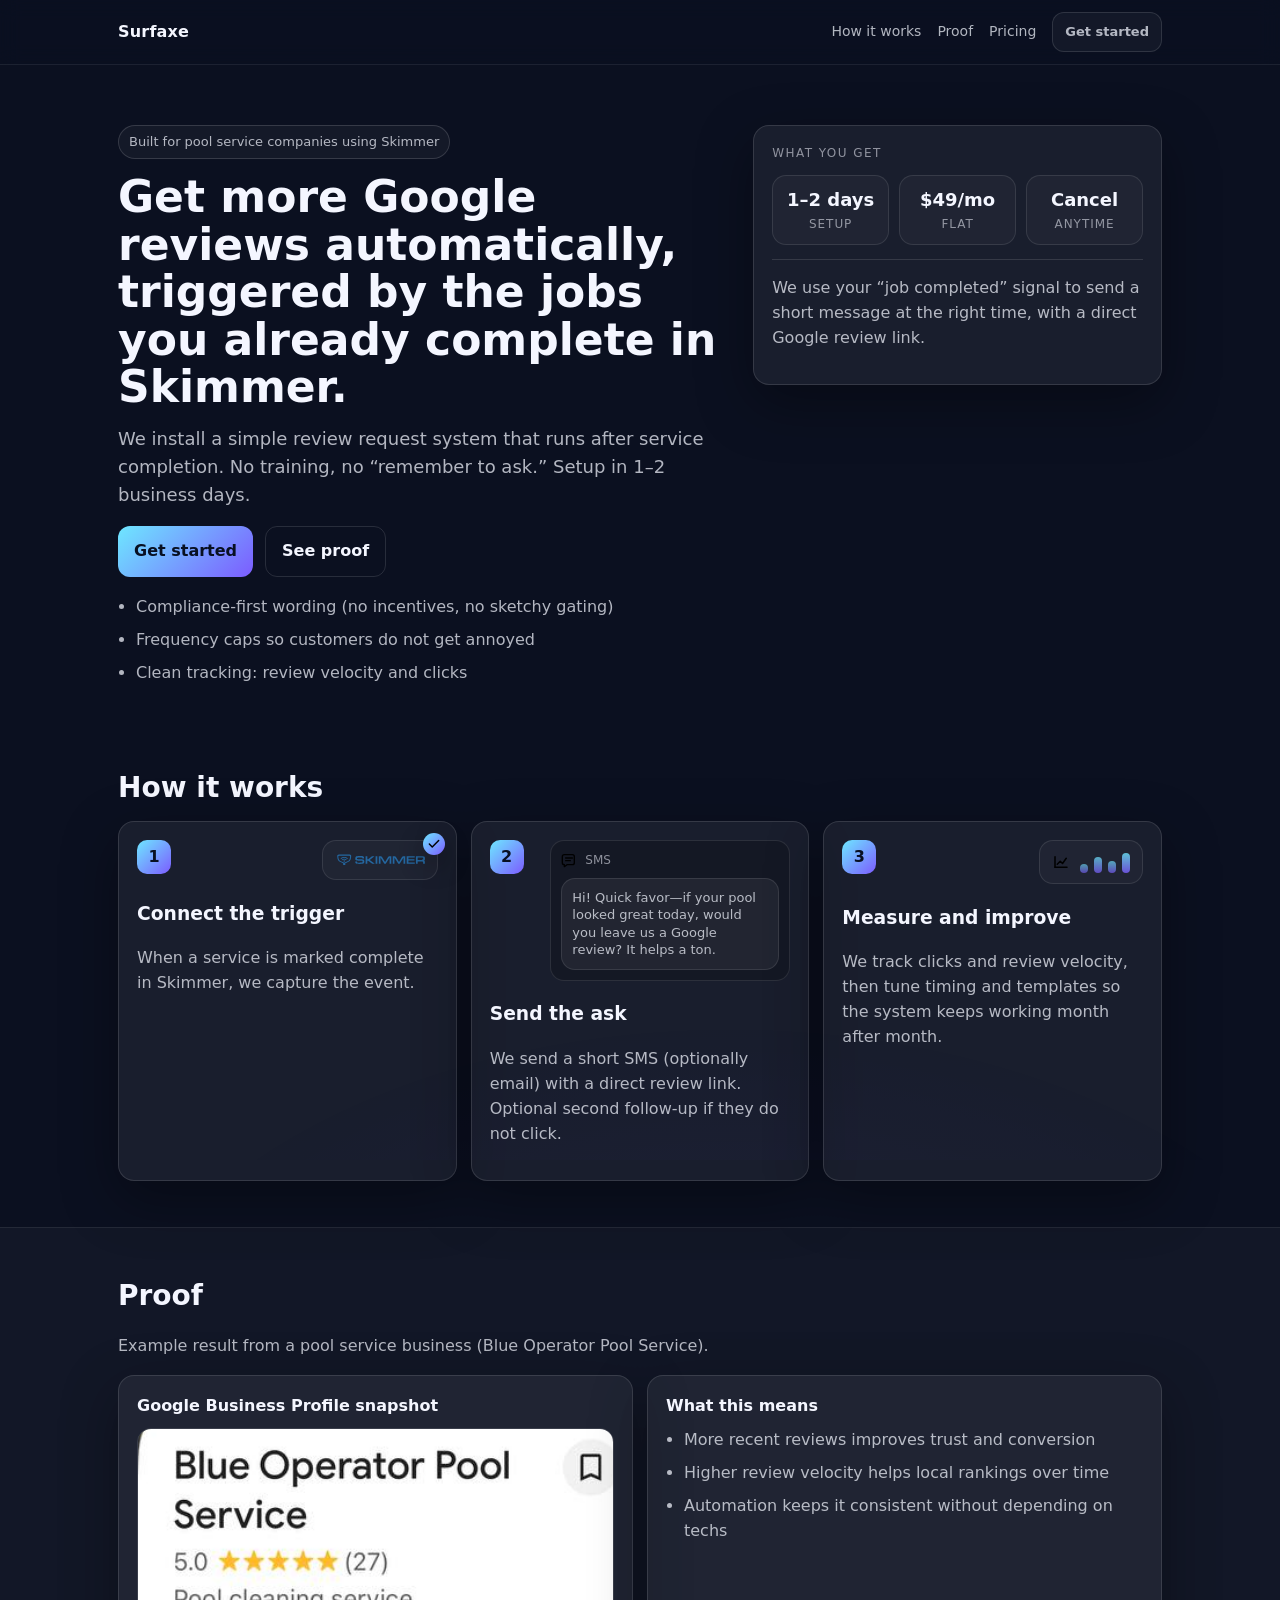
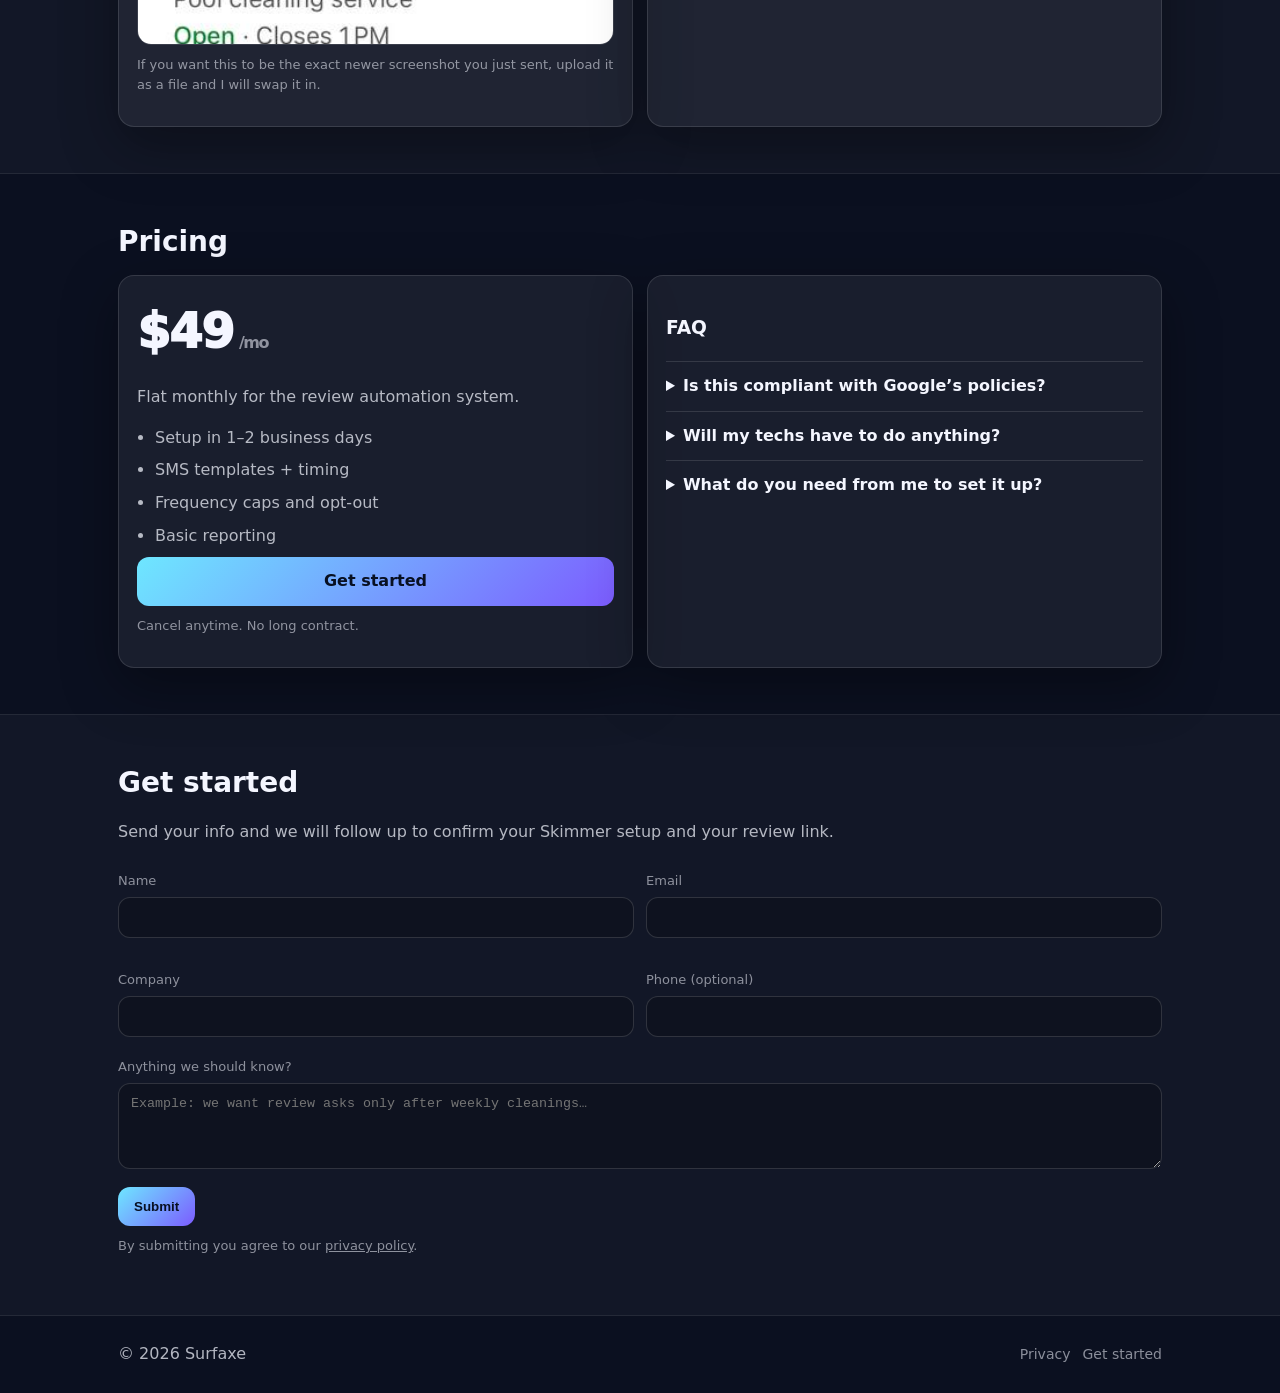
==== index.html @ df396837 "Add visual icons to How it works (Skimmer, SMS, tracking)" ====
<!doctype html>
<html lang="en">
<head>
  <meta charset="utf-8" />
  <meta name="viewport" content="width=device-width, initial-scale=1" />
  <title>Surfaxe | Skimmer Review Automation</title>
  <meta name="description" content="Turn completed Skimmer jobs into consistent Google reviews with a simple, compliance-first review request system. Setup in 1–2 business days." />
  <link rel="stylesheet" href="styles.css" />
</head>
<body>
  <header class="topbar">
    <div class="container topbar-inner">
      <div class="brand">Surfaxe</div>
      <nav class="topnav" aria-label="Primary">
        <a href="#how">How it works</a>
        <a href="#proof">Proof</a>
        <a href="#pricing">Pricing</a>
        <a class="btn small" href="#get-started">Get started</a>
      </nav>
    </div>
  </header>

  <main>
    <section class="hero">
      <div class="container hero-grid">
        <div>
          <div class="tag">Built for pool service companies using Skimmer</div>
          <h1>Get more Google reviews automatically, triggered by the jobs you already complete in Skimmer.</h1>
          <p class="lead">We install a simple review request system that runs after service completion. No training, no “remember to ask.” Setup in 1–2 business days.</p>

          <div class="cta-row">
            <a class="btn primary" href="#get-started">Get started</a>
            <a class="btn ghost" href="#proof">See proof</a>
          </div>

          <ul class="bullets">
            <li>Compliance-first wording (no incentives, no sketchy gating)</li>
            <li>Frequency caps so customers do not get annoyed</li>
            <li>Clean tracking: review velocity and clicks</li>
          </ul>
        </div>

        <div class="card hero-card" aria-label="Quick summary">
          <div class="kicker">What you get</div>
          <div class="hero-metrics">
            <div class="metric">
              <div class="metric-value">1–2 days</div>
              <div class="metric-label">setup</div>
            </div>
            <div class="metric">
              <div class="metric-value">$49/mo</div>
              <div class="metric-label">flat</div>
            </div>
            <div class="metric">
              <div class="metric-value">Cancel</div>
              <div class="metric-label">anytime</div>
            </div>
          </div>
          <div class="divider"></div>
          <p class="muted">We use your “job completed” signal to send a short message at the right time, with a direct Google review link.</p>
        </div>
      </div>
    </section>

    <section id="how" class="section">
      <div class="container">
        <h2>How it works</h2>
        <div class="grid-3">
          <div class="card">
            <div class="step-row">
              <div class="step">1</div>
              <div class="step-icon" aria-hidden="true">
                <div class="logo-wrap">
                  <img class="skimmer-logo" src="assets/skimmer-logo.svg" alt="" />
                  <span class="badge-check"><img src="assets/icon-check.svg" alt="" /></span>
                </div>
              </div>
            </div>
            <h3>Connect the trigger</h3>
            <p class="muted">When a service is marked complete in Skimmer, we capture the event.</p>
          </div>

          <div class="card">
            <div class="step-row">
              <div class="step">2</div>
              <div class="step-icon" aria-hidden="true">
                <div class="sms-mock">
                  <div class="sms-top">
                    <img class="sms-ico" src="assets/icon-sms.svg" alt="" />
                    <span class="sms-label">SMS</span>
                  </div>
                  <div class="sms-bubble">Hi! Quick favor—if your pool looked great today, would you leave us a Google review? It helps a ton.</div>
                </div>
              </div>
            </div>
            <h3>Send the ask</h3>
            <p class="muted">We send a short SMS (optionally email) with a direct review link. Optional second follow-up if they do not click.</p>
          </div>

          <div class="card">
            <div class="step-row">
              <div class="step">3</div>
              <div class="step-icon" aria-hidden="true">
                <div class="track-mock">
                  <img class="track-ico" src="assets/icon-analytics.svg" alt="" />
                  <div class="track-bars">
                    <span></span><span></span><span></span><span></span>
                  </div>
                </div>
              </div>
            </div>
            <h3>Measure and improve</h3>
            <p class="muted">We track clicks and review velocity, then tune timing and templates so the system keeps working month after month.</p>
          </div>
        </div>
      </div>
    </section>

    <section id="proof" class="section alt">
      <div class="container">
        <h2>Proof</h2>
        <p class="muted">Example result from a pool service business (Blue Operator Pool Service).</p>

        <div class="proof">
          <div class="card">
            <div class="proof-title">Google Business Profile snapshot</div>
            <img class="proof-img" src="assets/blue-operator-top.png" alt="Blue Operator Pool Service rating screenshot" />
            <p class="fineprint">If you want this to be the exact newer screenshot you just sent, upload it as a file and I will swap it in.</p>
          </div>

          <div class="card">
            <div class="proof-title">What this means</div>
            <ul class="bullets">
              <li>More recent reviews improves trust and conversion</li>
              <li>Higher review velocity helps local rankings over time</li>
              <li>Automation keeps it consistent without depending on techs</li>
            </ul>
          </div>
        </div>
      </div>
    </section>

    <section id="pricing" class="section">
      <div class="container">
        <h2>Pricing</h2>
        <div class="pricing">
          <div class="card price-card">
            <div class="price">$49<span>/mo</span></div>
            <p class="muted">Flat monthly for the review automation system.</p>
            <ul class="bullets">
              <li>Setup in 1–2 business days</li>
              <li>SMS templates + timing</li>
              <li>Frequency caps and opt-out</li>
              <li>Basic reporting</li>
            </ul>
            <a class="btn primary block" href="#get-started">Get started</a>
            <p class="fineprint">Cancel anytime. No long contract.</p>
          </div>

          <div class="card">
            <h3>FAQ</h3>
            <details>
              <summary>Is this compliant with Google’s policies?</summary>
              <p class="muted">We keep messaging compliance-first: no incentives and no “only ask happy customers” language. The goal is to ask consistently and handle issues quickly.</p>
            </details>
            <details>
              <summary>Will my techs have to do anything?</summary>
              <p class="muted">No. The system runs off your existing workflow. Techs keep doing what they do now.</p>
            </details>
            <details>
              <summary>What do you need from me to set it up?</summary>
              <p class="muted">Your Google review link, your preferred message tone, and confirmation of when you want messages sent. Then we connect it to your Skimmer completion event.</p>
            </details>
          </div>
        </div>
      </div>
    </section>

    <section id="get-started" class="section alt">
      <div class="container">
        <h2>Get started</h2>
        <p class="muted">Send your info and we will follow up to confirm your Skimmer setup and your review link.</p>

        <form class="form" name="get-started" method="POST" data-netlify="true" action="/thanks.html">
          <input type="hidden" name="form-name" value="get-started" />
          <div class="form-grid">
            <label>
              <span>Name</span>
              <input name="name" autocomplete="name" required />
            </label>
            <label>
              <span>Email</span>
              <input name="email" type="email" autocomplete="email" required />
            </label>
            <label>
              <span>Company</span>
              <input name="company" autocomplete="organization" />
            </label>
            <label>
              <span>Phone (optional)</span>
              <input name="phone" autocomplete="tel" />
            </label>
          </div>
          <label>
            <span>Anything we should know?</span>
            <textarea name="message" rows="4" placeholder="Example: we want review asks only after weekly cleanings…"></textarea>
          </label>
          <button class="btn primary" type="submit">Submit</button>
          <p class="fineprint">By submitting you agree to our <a href="privacy.html">privacy policy</a>.</p>
        </form>
      </div>
    </section>

    <footer class="footer">
      <div class="container footer-inner">
        <div class="muted">© <span id="y"></span> Surfaxe</div>
        <div class="footer-links">
          <a href="privacy.html">Privacy</a>
          <a href="#get-started">Get started</a>
        </div>
      </div>
    </footer>
  </main>

  <script>
    document.getElementById('y').textContent = new Date().getFullYear();
  </script>
</body>
</html>
---- styles.css ----
:root{
  --bg: #0b1020;
  --panel: rgba(255,255,255,.06);
  --panel2: rgba(255,255,255,.08);
  --border: rgba(255,255,255,.12);
  --text: #f4f6ff;
  --muted: rgba(244,246,255,.72);
  --muted2: rgba(244,246,255,.55);
  --brand: #6ee7ff;
  --brand2: #7c5cff;
  --shadow: 0 18px 55px rgba(0,0,0,.35);
}

*{box-sizing:border-box}
html,body{height:100%}
body{
  margin:0;
  font-family: ui-sans-serif, system-ui, -apple-system, Segoe UI, Roboto, Helvetica, Arial;
  background: var(--bg);
  color: var(--text);
  line-height: 1.55;
}

/* Render gradients on a separate fixed layer to reduce banding/lines */
body::before{
  content:"";
  position: fixed;
  inset: -260px;
  z-index: -1;
  background:
    radial-gradient(1100px 650px at 18% -12%, rgba(124,92,255,.18), transparent 62%),
    radial-gradient(1000px 600px at 88% -10%, rgba(110,231,255,.14), transparent 60%),
    radial-gradient(1100px 700px at 55% 120%, rgba(124,92,255,.08), transparent 64%);
  opacity: .95;
}

a{color:inherit}

.container{max-width: 1080px; margin: 0 auto; padding: 0 18px;}

/* Top bar */
.topbar{
  position: sticky;
  top: 0;
  z-index: 30;
  backdrop-filter: blur(10px);
  background: rgba(11,16,32,.72);
  border-bottom: 1px solid rgba(255,255,255,.08);
}
.topbar-inner{display:flex; align-items:center; justify-content:space-between; height:64px;}
.brand{font-weight: 800; letter-spacing: .2px;}
.topnav{display:flex; gap: 16px; align-items:center;}
.topnav a{color: var(--muted); text-decoration:none; font-size: 14px;}
.topnav a:hover{color: var(--text)}

/* Buttons */
.btn{
  display:inline-flex;
  align-items:center;
  justify-content:center;
  border: 1px solid var(--border);
  background: rgba(255,255,255,.04);
  color: var(--text);
  padding: 12px 16px;
  border-radius: 12px;
  text-decoration:none;
  font-weight: 650;
}
.btn:hover{background: rgba(255,255,255,.07)}
.btn.primary{
  border: none;
  background: linear-gradient(135deg, var(--brand), var(--brand2));
  color: #081022;
}
.btn.primary:hover{filter: brightness(1.02)}
.btn.ghost{background: transparent}
.btn.block{width:100%}
.btn.small{padding: 9px 12px; font-size: 13px}

/* Hero */
.hero{padding: 60px 0 26px;}
.hero-grid{display:grid; grid-template-columns: 1.2fr .8fr; gap: 22px; align-items: start;}
.tag{
  display:inline-block;
  padding: 6px 10px;
  border-radius: 999px;
  border: 1px solid rgba(255,255,255,.14);
  background: rgba(255,255,255,.04);
  color: var(--muted);
  font-size: 13px;
  margin-bottom: 14px;
}

h1{font-size: 44px; line-height: 1.08; margin: 0 0 14px;}
.lead{color: var(--muted); font-size: 18px; margin: 0 0 18px;}

.cta-row{display:flex; gap: 12px; flex-wrap: wrap; margin: 18px 0 18px;}

/* Sections */
.section{padding: 46px 0;}
.section.alt{background: rgba(255,255,255,.03); border-top: 1px solid rgba(255,255,255,.08); border-bottom: 1px solid rgba(255,255,255,.08);}

h2{font-size: 28px; margin: 0 0 12px;}

.card{
  background: var(--panel);
  border: 1px solid rgba(255,255,255,.12);
  border-radius: 16px;
  padding: 18px;
  box-shadow: var(--shadow);
}

.kicker{font-size: 12px; letter-spacing: .12em; text-transform: uppercase; color: var(--muted2);}
.divider{height:1px; background: rgba(255,255,255,.12); margin: 14px 0;}
.muted{color: var(--muted)}
.fineprint{color: var(--muted2); font-size: 13px; margin-top: 10px;}

.bullets{margin: 0; padding-left: 18px; color: var(--muted);}
.bullets li{margin: 8px 0;}

.hero-card{position: sticky; top: 84px;}
.hero-metrics{display:grid; grid-template-columns: repeat(3, 1fr); gap: 10px; margin-top: 12px;}
.metric{padding: 10px; border-radius: 14px; border: 1px solid rgba(255,255,255,.10); background: rgba(255,255,255,.03); text-align:center;}
.metric-value{font-weight: 850; font-size: 18px;}
.metric-label{color: var(--muted2); font-size: 12px; text-transform: uppercase; letter-spacing: .08em; margin-top: 2px;}

.grid-3{display:grid; grid-template-columns: repeat(3, 1fr); gap: 14px;}
.step-row{display:flex; align-items:flex-start; justify-content:space-between; gap: 12px; margin-bottom: 10px;}
.step{width: 34px; height: 34px; border-radius: 10px; display:flex; align-items:center; justify-content:center; font-weight: 900; color:#081022; background: linear-gradient(135deg, var(--brand), var(--brand2)); flex: 0 0 auto;}
.step-icon{flex: 1 1 auto; display:flex; justify-content:flex-end;}

.logo-wrap{position:relative; display:inline-flex; align-items:center; justify-content:center; padding: 10px 12px; border-radius: 14px; border: 1px solid rgba(255,255,255,.10); background: rgba(255,255,255,.03);}
.skimmer-logo{height: 18px; width: auto; display:block; filter: saturate(1.05) brightness(1.05);}
.badge-check{position:absolute; right:-8px; top:-8px; width: 22px; height: 22px; border-radius: 999px; display:flex; align-items:center; justify-content:center; background: linear-gradient(135deg, var(--brand), var(--brand2)); box-shadow: 0 10px 25px rgba(0,0,0,.35);}
.badge-check img{width: 14px; height: 14px; color:#081022;}

.sms-mock{width: 100%; max-width: 240px; border-radius: 14px; border: 1px solid rgba(255,255,255,.10); background: rgba(0,0,0,.18); padding: 10px;}
.sms-top{display:flex; align-items:center; gap: 8px; color: var(--muted2); font-size: 12px; margin-bottom: 8px;}
.sms-ico{width: 16px; height: 16px; color: var(--muted2);}
.sms-bubble{background: rgba(255,255,255,.06); border: 1px solid rgba(255,255,255,.10); border-radius: 14px; padding: 10px 10px; color: var(--muted); font-size: 13px; line-height: 1.35;}

.track-mock{display:flex; align-items:center; gap: 10px; padding: 10px 12px; border-radius: 14px; border: 1px solid rgba(255,255,255,.10); background: rgba(255,255,255,.03);}
.track-ico{width: 18px; height: 18px; color: var(--muted2);}
.track-bars{display:flex; align-items:flex-end; gap: 6px; height: 22px;}
.track-bars span{display:block; width: 8px; border-radius: 6px; background: linear-gradient(180deg, rgba(110,231,255,.95), rgba(124,92,255,.95));}
.track-bars span:nth-child(1){height: 9px; opacity:.65}
.track-bars span:nth-child(2){height: 16px; opacity:.75}
.track-bars span:nth-child(3){height: 12px; opacity:.7}
.track-bars span:nth-child(4){height: 20px; opacity:.85}

.proof{display:grid; grid-template-columns: 1fr 1fr; gap: 14px; margin-top: 14px;}
.proof-title{font-weight: 800; margin-bottom: 10px;}
.proof-img{width: 100%; border-radius: 14px; border: 1px solid rgba(255,255,255,.12); display:block;}

.pricing{display:grid; grid-template-columns: 1fr 1fr; gap: 14px;}
.price-card .price{font-size: 48px; font-weight: 950; letter-spacing: -0.03em;}
.price-card .price span{font-size: 16px; color: var(--muted2); font-weight: 700; margin-left: 6px;}

details{border-top: 1px solid rgba(255,255,255,.12); padding-top: 12px; margin-top: 12px;}
summary{cursor:pointer; font-weight: 750; color: var(--text);}
summary::-webkit-details-marker{display:none}

.form{margin-top: 14px;}
.form label{display:block; margin: 10px 0;}
.form span{display:block; font-size: 13px; color: var(--muted2); margin-bottom: 6px;}
input, textarea{
  width: 100%;
  padding: 12px 12px;
  border-radius: 12px;
  border: 1px solid rgba(255,255,255,.14);
  background: rgba(0,0,0,.18);
  color: var(--text);
  outline: none;
}
input:focus, textarea:focus{border-color: rgba(110,231,255,.55);}
.form-grid{display:grid; grid-template-columns: 1fr 1fr; gap: 12px;}

.footer{padding: 26px 0;}
.footer-inner{display:flex; justify-content:space-between; gap: 12px; align-items:center;}
.footer-links{display:flex; gap: 12px;}
.footer-links a{color: var(--muted2); text-decoration:none; font-size: 14px;}
.footer-links a:hover{color: var(--text)}

@media (max-width: 900px){
  .hero-grid{grid-template-columns: 1fr;}
  .hero-card{position: static;}
  .grid-3{grid-template-columns: 1fr;}
  .proof{grid-template-columns: 1fr;}
  .pricing{grid-template-columns: 1fr;}
}

@media (max-width: 520px){
  h1{font-size: 34px;}
  .form-grid{grid-template-columns: 1fr;}
  .topnav a:not(.btn){display:none;}
}
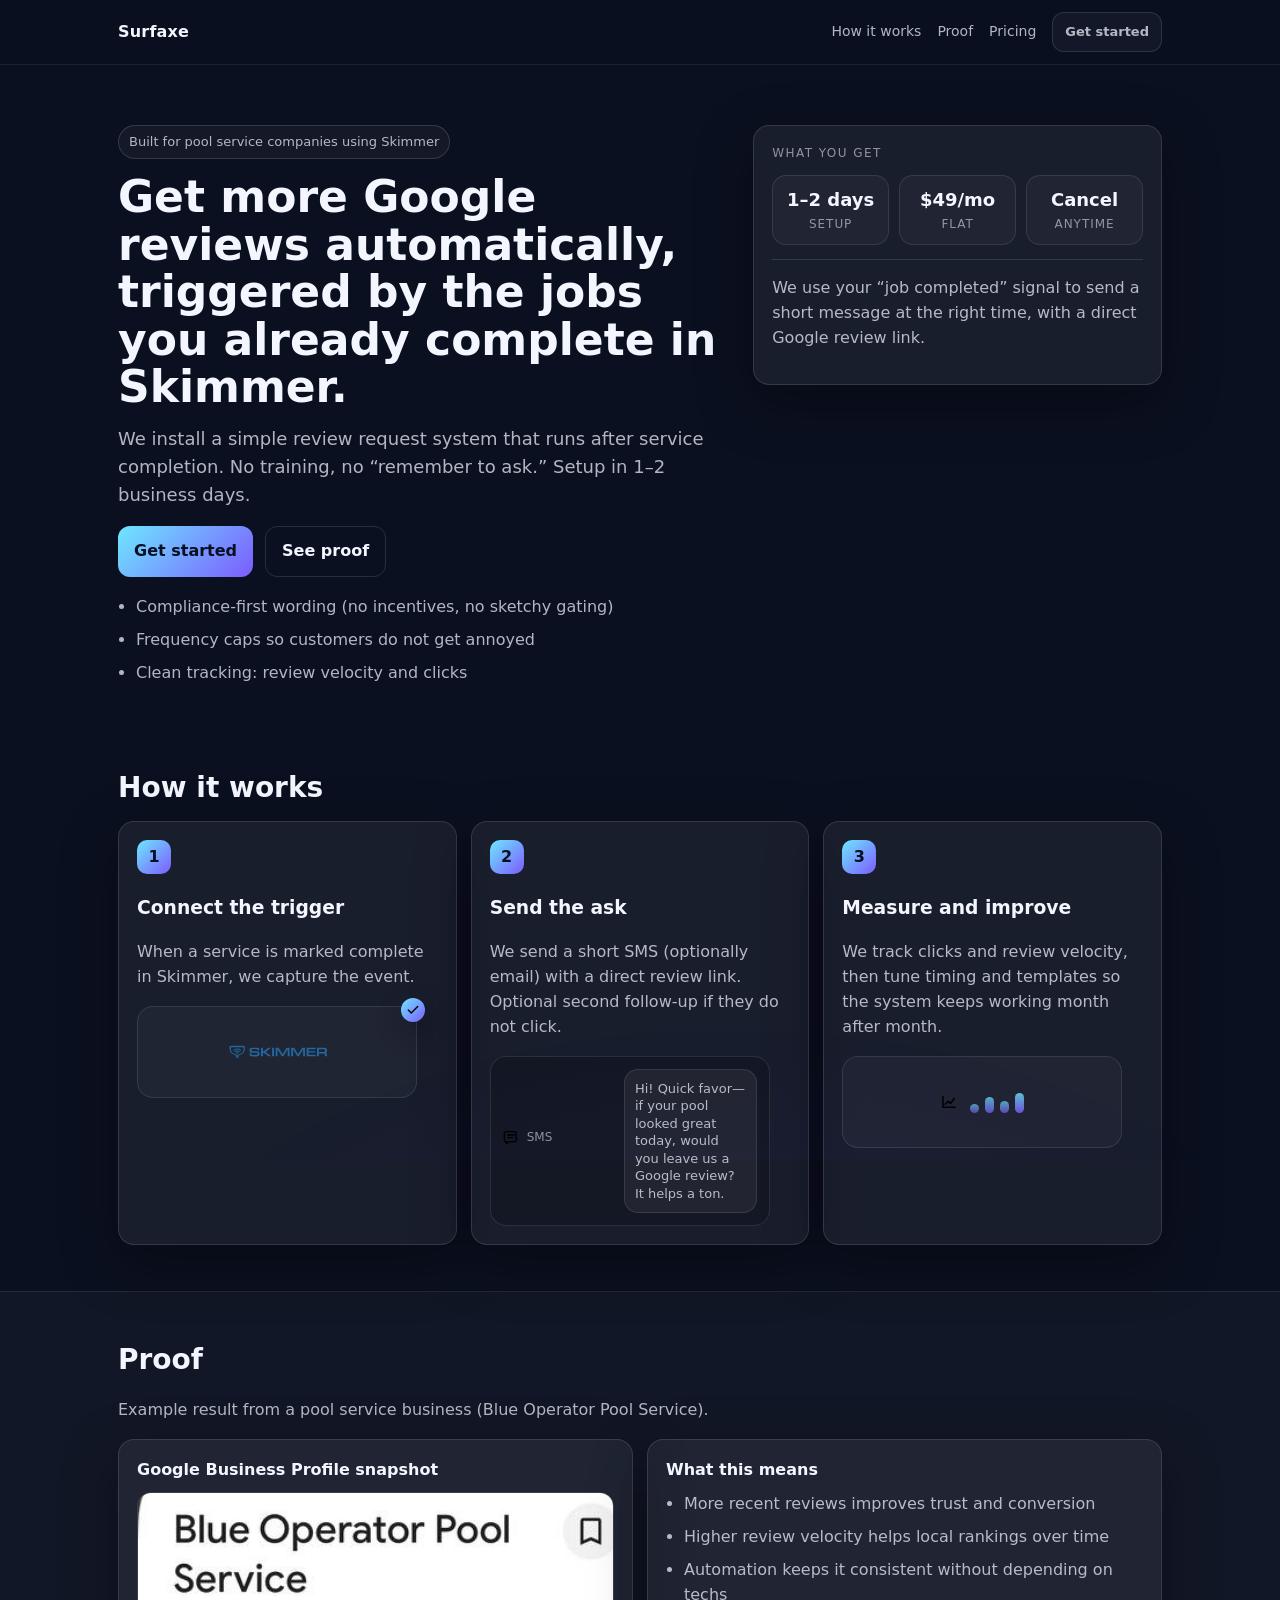
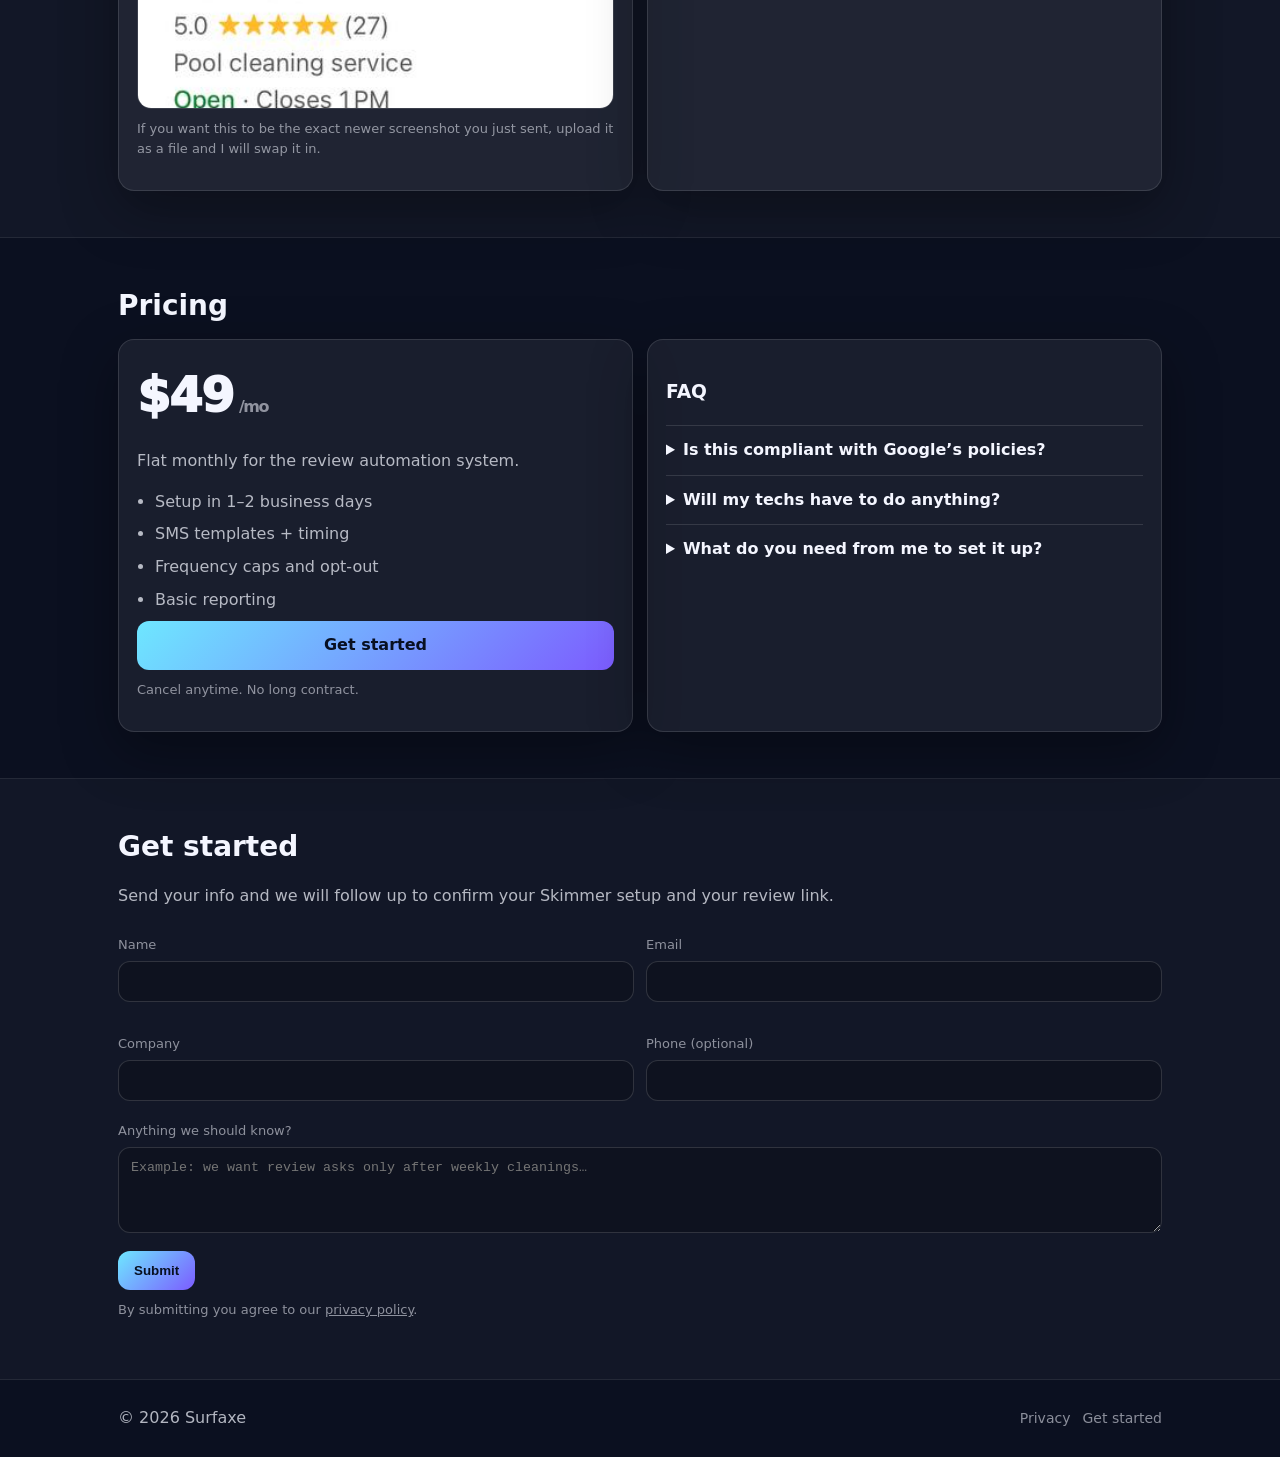
==== commit dac468a8: "Move How-it-works visuals below text; normalize sizes" ====
--- a/index.html
+++ b/index.html
@@ -69,48 +69,48 @@
           <div class="card">
             <div class="step-row">
               <div class="step">1</div>
-              <div class="step-icon" aria-hidden="true">
-                <div class="logo-wrap">
-                  <img class="skimmer-logo" src="assets/skimmer-logo.svg" alt="" />
-                  <span class="badge-check"><img src="assets/icon-check.svg" alt="" /></span>
+            </div>
+            <h3>Connect the trigger</h3>
+            <p class="muted">When a service is marked complete in Skimmer, we capture the event.</p>
+            <div class="step-visual" aria-hidden="true">
+              <div class="logo-wrap">
+                <img class="skimmer-logo" src="assets/skimmer-logo.svg" alt="" />
+                <span class="badge-check"><img src="assets/icon-check.svg" alt="" /></span>
+              </div>
+            </div>
+          </div>
+
+          <div class="card">
+            <div class="step-row">
+              <div class="step">2</div>
+            </div>
+            <h3>Send the ask</h3>
+            <p class="muted">We send a short SMS (optionally email) with a direct review link. Optional second follow-up if they do not click.</p>
+            <div class="step-visual" aria-hidden="true">
+              <div class="sms-mock">
+                <div class="sms-top">
+                  <img class="sms-ico" src="assets/icon-sms.svg" alt="" />
+                  <span class="sms-label">SMS</span>
+                </div>
+                <div class="sms-bubble">Hi! Quick favor—if your pool looked great today, would you leave us a Google review? It helps a ton.</div>
+              </div>
+            </div>
+          </div>
+
+          <div class="card">
+            <div class="step-row">
+              <div class="step">3</div>
+            </div>
+            <h3>Measure and improve</h3>
+            <p class="muted">We track clicks and review velocity, then tune timing and templates so the system keeps working month after month.</p>
+            <div class="step-visual" aria-hidden="true">
+              <div class="track-mock">
+                <img class="track-ico" src="assets/icon-analytics.svg" alt="" />
+                <div class="track-bars">
+                  <span></span><span></span><span></span><span></span>
                 </div>
               </div>
             </div>
-            <h3>Connect the trigger</h3>
-            <p class="muted">When a service is marked complete in Skimmer, we capture the event.</p>
-          </div>
-
-          <div class="card">
-            <div class="step-row">
-              <div class="step">2</div>
-              <div class="step-icon" aria-hidden="true">
-                <div class="sms-mock">
-                  <div class="sms-top">
-                    <img class="sms-ico" src="assets/icon-sms.svg" alt="" />
-                    <span class="sms-label">SMS</span>
-                  </div>
-                  <div class="sms-bubble">Hi! Quick favor—if your pool looked great today, would you leave us a Google review? It helps a ton.</div>
-                </div>
-              </div>
-            </div>
-            <h3>Send the ask</h3>
-            <p class="muted">We send a short SMS (optionally email) with a direct review link. Optional second follow-up if they do not click.</p>
-          </div>
-
-          <div class="card">
-            <div class="step-row">
-              <div class="step">3</div>
-              <div class="step-icon" aria-hidden="true">
-                <div class="track-mock">
-                  <img class="track-ico" src="assets/icon-analytics.svg" alt="" />
-                  <div class="track-bars">
-                    <span></span><span></span><span></span><span></span>
-                  </div>
-                </div>
-              </div>
-            </div>
-            <h3>Measure and improve</h3>
-            <p class="muted">We track clicks and review velocity, then tune timing and templates so the system keeps working month after month.</p>
           </div>
         </div>
       </div>
--- a/styles.css
+++ b/styles.css
@@ -125,24 +125,27 @@
 .metric-label{color: var(--muted2); font-size: 12px; text-transform: uppercase; letter-spacing: .08em; margin-top: 2px;}
 
 .grid-3{display:grid; grid-template-columns: repeat(3, 1fr); gap: 14px;}
-.step-row{display:flex; align-items:flex-start; justify-content:space-between; gap: 12px; margin-bottom: 10px;}
+.step-row{display:flex; align-items:flex-start; justify-content:flex-start; gap: 12px; margin-bottom: 10px;}
 .step{width: 34px; height: 34px; border-radius: 10px; display:flex; align-items:center; justify-content:center; font-weight: 900; color:#081022; background: linear-gradient(135deg, var(--brand), var(--brand2)); flex: 0 0 auto;}
-.step-icon{flex: 1 1 auto; display:flex; justify-content:flex-end;}
 
-.logo-wrap{position:relative; display:inline-flex; align-items:center; justify-content:center; padding: 10px 12px; border-radius: 14px; border: 1px solid rgba(255,255,255,.10); background: rgba(255,255,255,.03);}
-.skimmer-logo{height: 18px; width: auto; display:block; filter: saturate(1.05) brightness(1.05);}
-.badge-check{position:absolute; right:-8px; top:-8px; width: 22px; height: 22px; border-radius: 999px; display:flex; align-items:center; justify-content:center; background: linear-gradient(135deg, var(--brand), var(--brand2)); box-shadow: 0 10px 25px rgba(0,0,0,.35);}
-.badge-check img{width: 14px; height: 14px; color:#081022;}
+/* Visuals under the copy, consistent sizing */
+.step-visual{margin-top: 14px; display:flex; justify-content:flex-start;}
+.step-visual > *{width: 100%; max-width: 280px; min-height: 92px; display:flex; align-items:center; justify-content:center;}
 
-.sms-mock{width: 100%; max-width: 240px; border-radius: 14px; border: 1px solid rgba(255,255,255,.10); background: rgba(0,0,0,.18); padding: 10px;}
-.sms-top{display:flex; align-items:center; gap: 8px; color: var(--muted2); font-size: 12px; margin-bottom: 8px;}
+.logo-wrap{position:relative; display:inline-flex; align-items:center; justify-content:center; padding: 14px 16px; border-radius: 16px; border: 1px solid rgba(255,255,255,.10); background: rgba(255,255,255,.03);}
+.skimmer-logo{height: 20px; width: auto; display:block; filter: saturate(1.05) brightness(1.05);}
+.badge-check{position:absolute; right:-9px; top:-9px; width: 24px; height: 24px; border-radius: 999px; display:flex; align-items:center; justify-content:center; background: linear-gradient(135deg, var(--brand), var(--brand2)); box-shadow: 0 10px 25px rgba(0,0,0,.35);}
+.badge-check img{width: 14px; height: 14px;}
+
+.sms-mock{width: 100%; border-radius: 16px; border: 1px solid rgba(255,255,255,.10); background: rgba(0,0,0,.18); padding: 12px;}
+.sms-top{display:flex; align-items:center; gap: 8px; color: var(--muted2); font-size: 12px; margin-bottom: 8px; justify-content:flex-start; width: 100%;}
 .sms-ico{width: 16px; height: 16px; color: var(--muted2);}
-.sms-bubble{background: rgba(255,255,255,.06); border: 1px solid rgba(255,255,255,.10); border-radius: 14px; padding: 10px 10px; color: var(--muted); font-size: 13px; line-height: 1.35;}
+.sms-bubble{width: 100%; background: rgba(255,255,255,.06); border: 1px solid rgba(255,255,255,.10); border-radius: 14px; padding: 10px 10px; color: var(--muted); font-size: 13px; line-height: 1.35;}
 
-.track-mock{display:flex; align-items:center; gap: 10px; padding: 10px 12px; border-radius: 14px; border: 1px solid rgba(255,255,255,.10); background: rgba(255,255,255,.03);}
+.track-mock{width: 100%; display:flex; align-items:center; justify-content:center; gap: 12px; padding: 14px 16px; border-radius: 16px; border: 1px solid rgba(255,255,255,.10); background: rgba(255,255,255,.03);}
 .track-ico{width: 18px; height: 18px; color: var(--muted2);}
 .track-bars{display:flex; align-items:flex-end; gap: 6px; height: 22px;}
-.track-bars span{display:block; width: 8px; border-radius: 6px; background: linear-gradient(180deg, rgba(110,231,255,.95), rgba(124,92,255,.95));}
+.track-bars span{display:block; width: 9px; border-radius: 999px; background: linear-gradient(180deg, rgba(110,231,255,.95), rgba(124,92,255,.95));}
 .track-bars span:nth-child(1){height: 9px; opacity:.65}
 .track-bars span:nth-child(2){height: 16px; opacity:.75}
 .track-bars span:nth-child(3){height: 12px; opacity:.7}
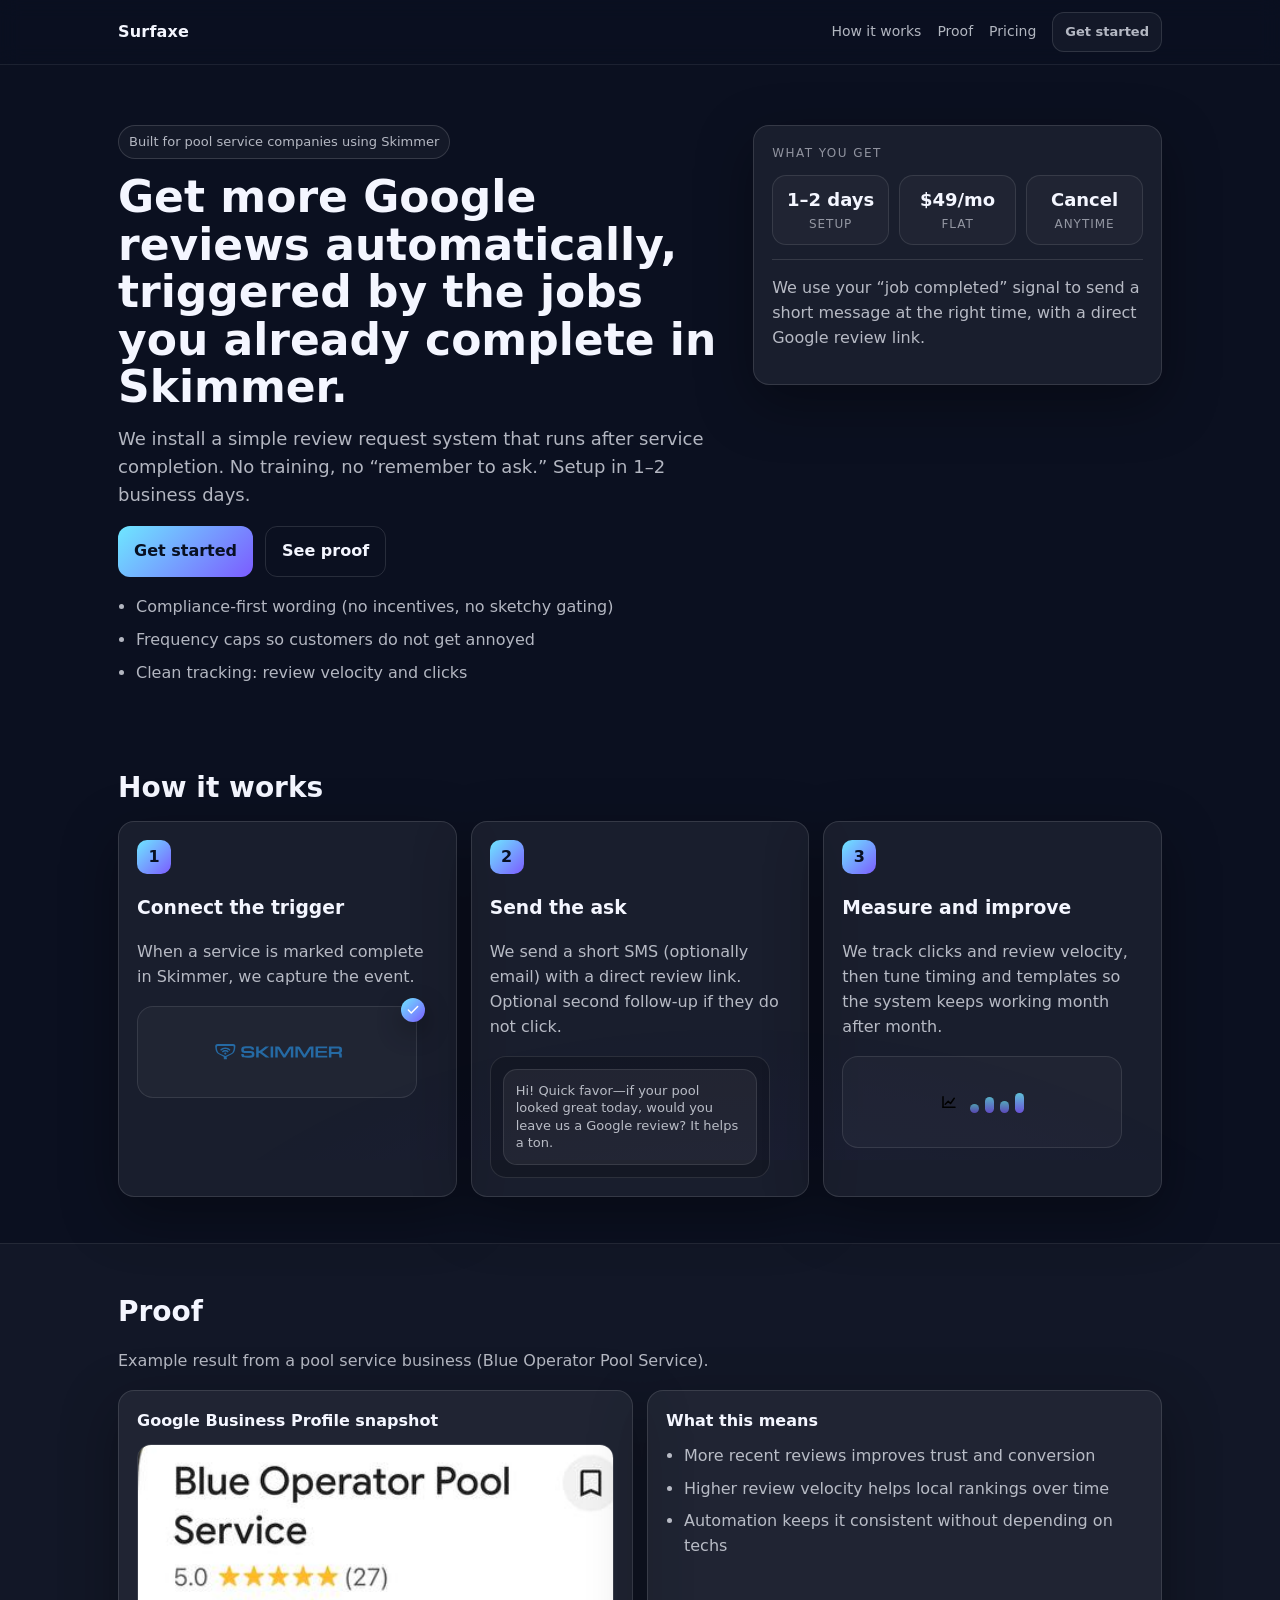
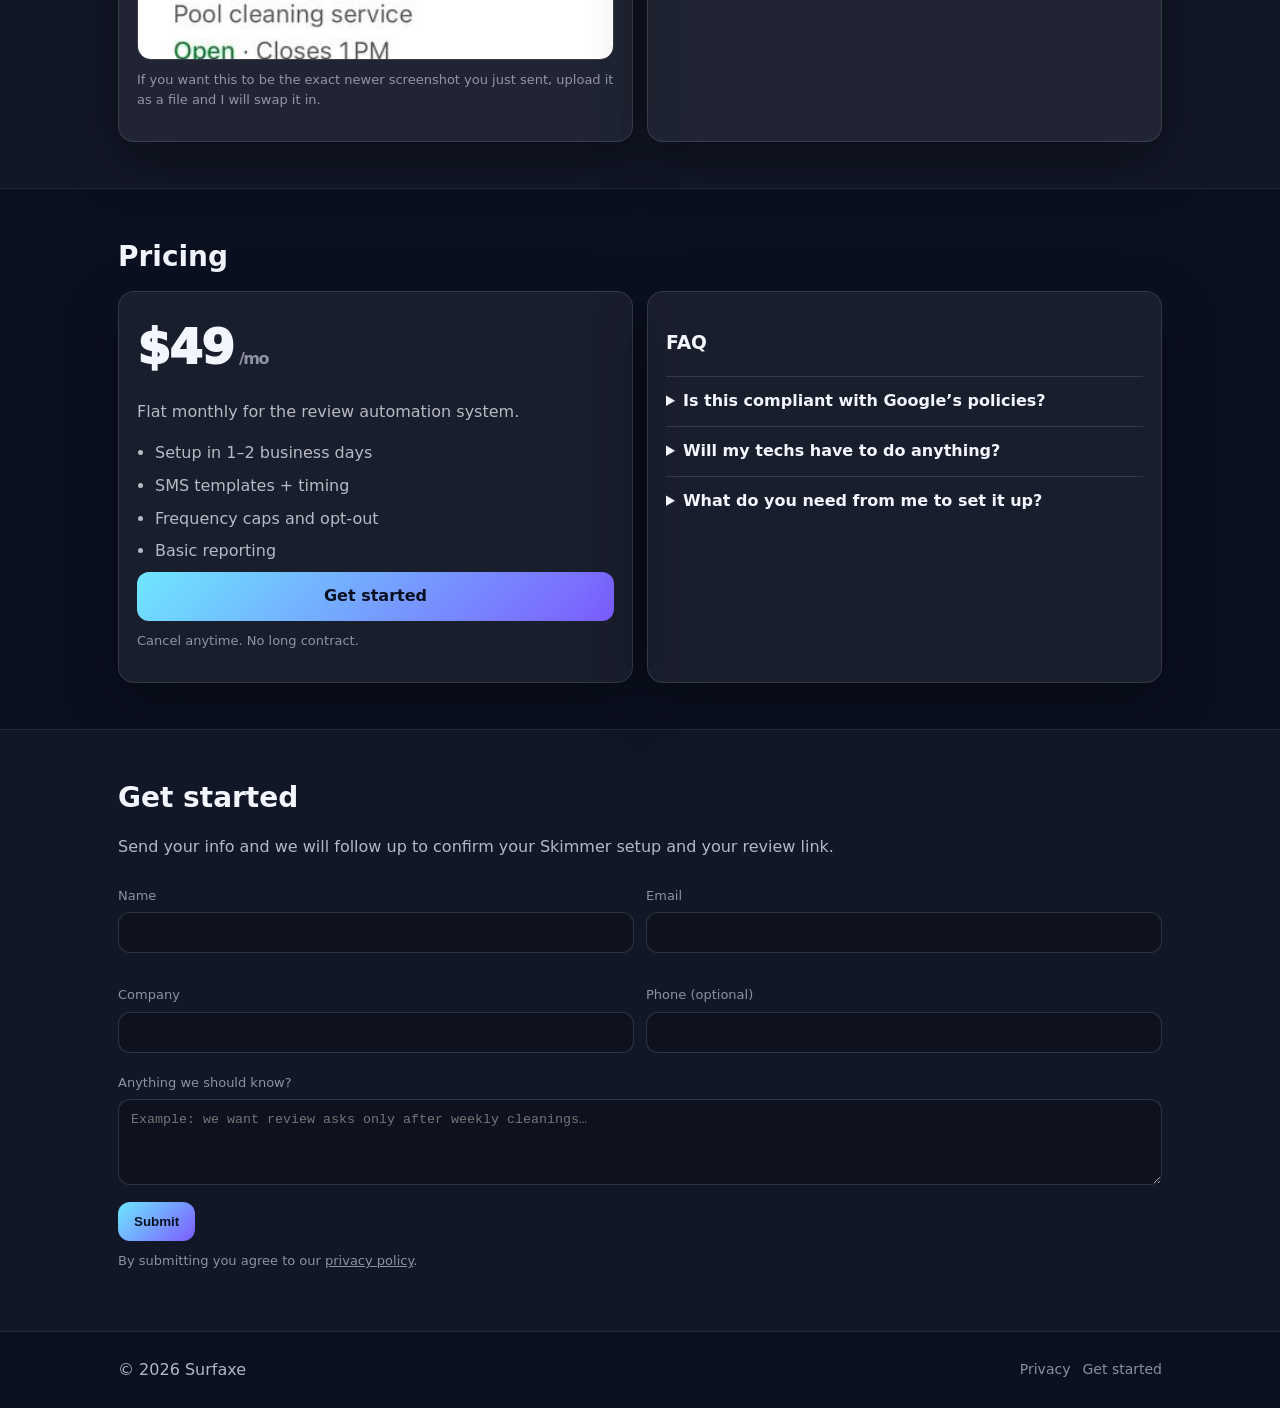
==== commit 667a82ed: "Tweak Skimmer logo size; remove SMS label; fix dark icon visibility" ====
--- a/index.html
+++ b/index.html
@@ -88,10 +88,6 @@
             <p class="muted">We send a short SMS (optionally email) with a direct review link. Optional second follow-up if they do not click.</p>
             <div class="step-visual" aria-hidden="true">
               <div class="sms-mock">
-                <div class="sms-top">
-                  <img class="sms-ico" src="assets/icon-sms.svg" alt="" />
-                  <span class="sms-label">SMS</span>
-                </div>
                 <div class="sms-bubble">Hi! Quick favor—if your pool looked great today, would you leave us a Google review? It helps a ton.</div>
               </div>
             </div>
--- a/styles.css
+++ b/styles.css
@@ -133,14 +133,12 @@
 .step-visual > *{width: 100%; max-width: 280px; min-height: 92px; display:flex; align-items:center; justify-content:center;}
 
 .logo-wrap{position:relative; display:inline-flex; align-items:center; justify-content:center; padding: 14px 16px; border-radius: 16px; border: 1px solid rgba(255,255,255,.10); background: rgba(255,255,255,.03);}
-.skimmer-logo{height: 20px; width: auto; display:block; filter: saturate(1.05) brightness(1.05);}
+.skimmer-logo{height: 26px; width: auto; display:block; filter: saturate(1.05) brightness(1.08);}
 .badge-check{position:absolute; right:-9px; top:-9px; width: 24px; height: 24px; border-radius: 999px; display:flex; align-items:center; justify-content:center; background: linear-gradient(135deg, var(--brand), var(--brand2)); box-shadow: 0 10px 25px rgba(0,0,0,.35);}
-.badge-check img{width: 14px; height: 14px;}
+.badge-check img{width: 14px; height: 14px; filter: invert(1) brightness(2);}
 
 .sms-mock{width: 100%; border-radius: 16px; border: 1px solid rgba(255,255,255,.10); background: rgba(0,0,0,.18); padding: 12px;}
-.sms-top{display:flex; align-items:center; gap: 8px; color: var(--muted2); font-size: 12px; margin-bottom: 8px; justify-content:flex-start; width: 100%;}
-.sms-ico{width: 16px; height: 16px; color: var(--muted2);}
-.sms-bubble{width: 100%; background: rgba(255,255,255,.06); border: 1px solid rgba(255,255,255,.10); border-radius: 14px; padding: 10px 10px; color: var(--muted); font-size: 13px; line-height: 1.35;}
+.sms-bubble{width: 100%; background: rgba(255,255,255,.06); border: 1px solid rgba(255,255,255,.10); border-radius: 14px; padding: 12px 12px; color: var(--muted); font-size: 13px; line-height: 1.35;}
 
 .track-mock{width: 100%; display:flex; align-items:center; justify-content:center; gap: 12px; padding: 14px 16px; border-radius: 16px; border: 1px solid rgba(255,255,255,.10); background: rgba(255,255,255,.03);}
 .track-ico{width: 18px; height: 18px; color: var(--muted2);}
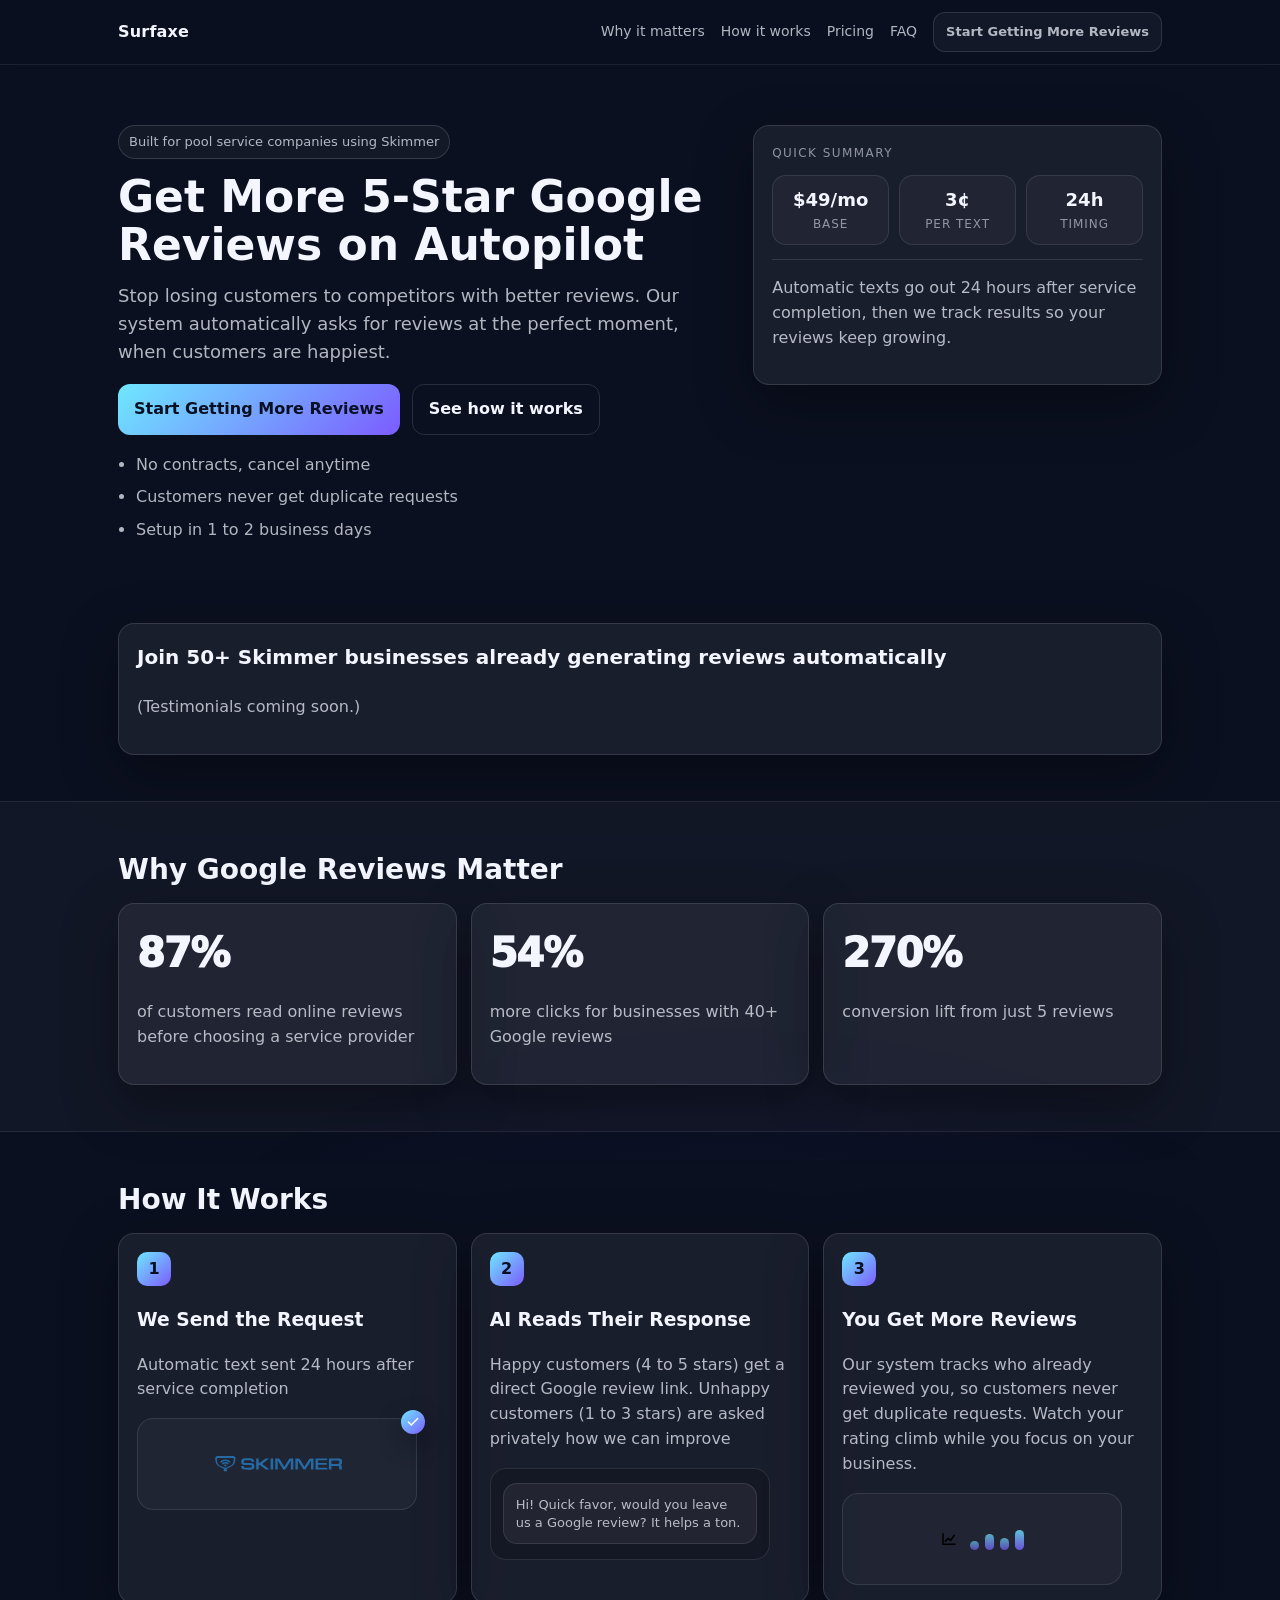
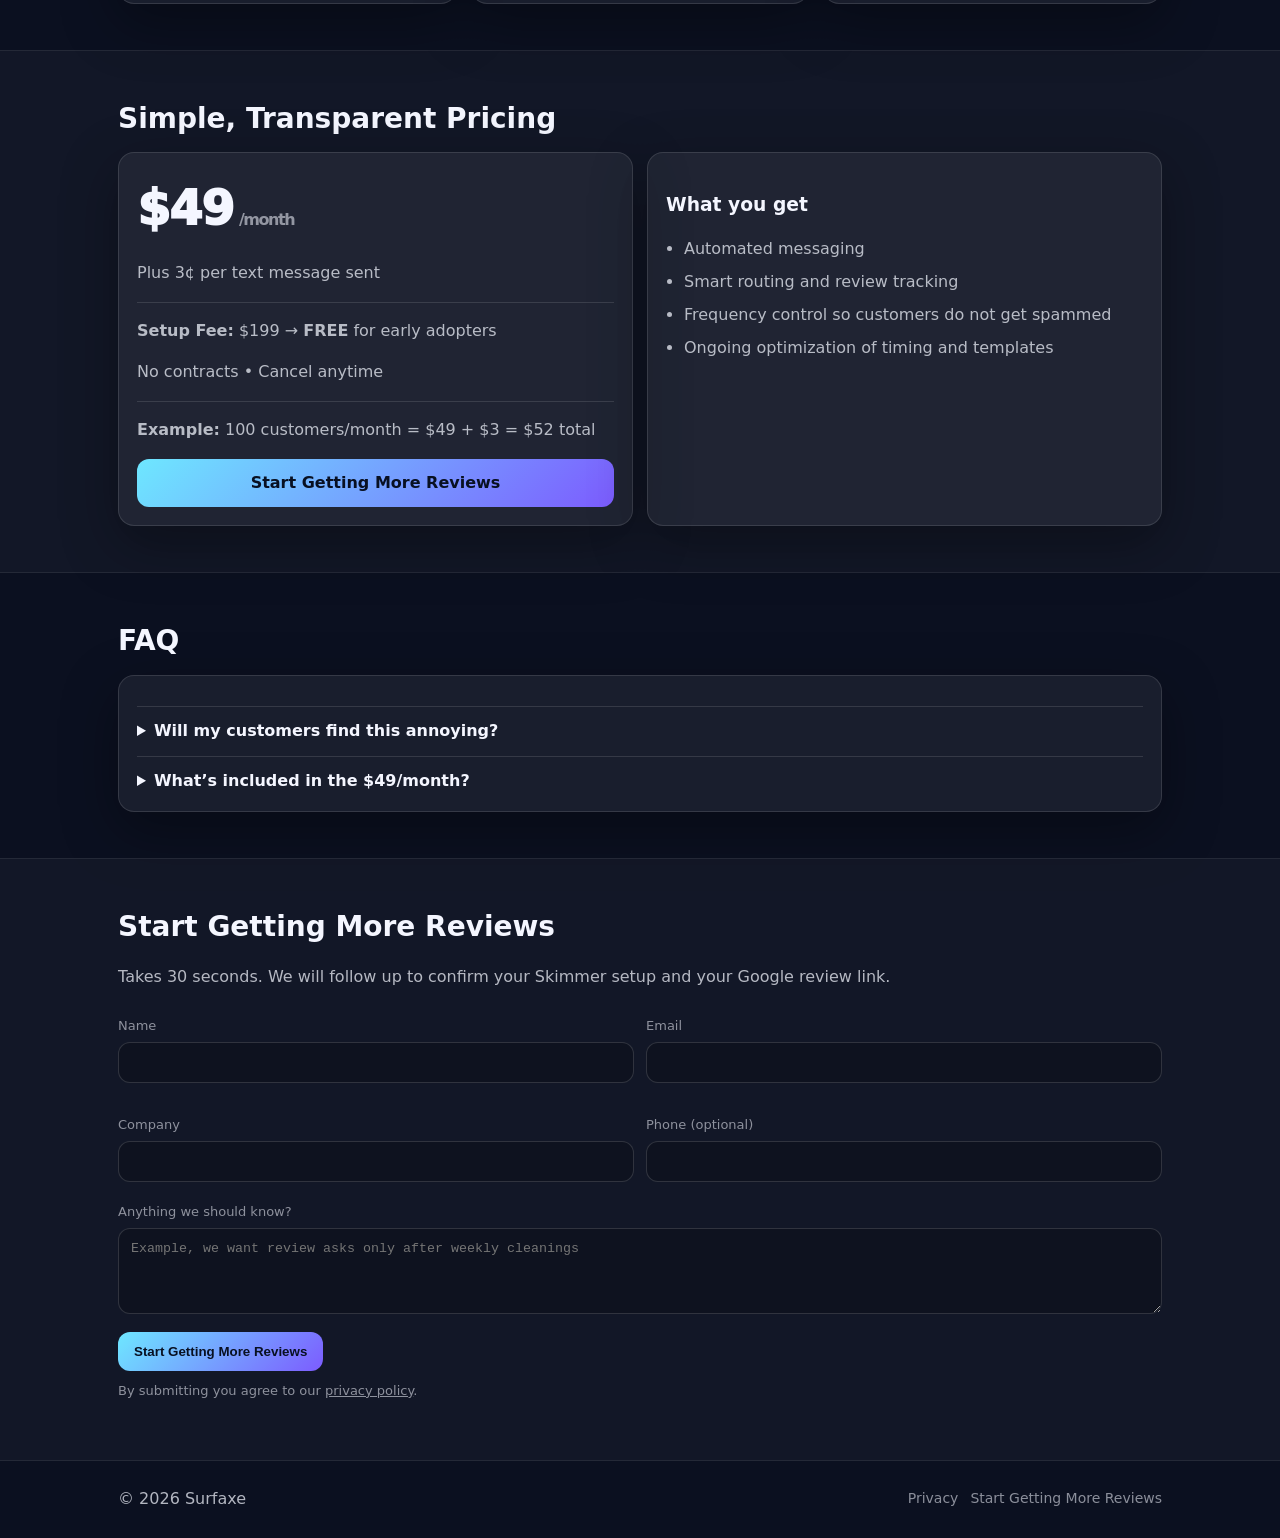
==== commit 7c46b98e: "Apply landing page update instructions (headline, order, pricing, FAQ)" ====
--- a/index.html
+++ b/index.html
@@ -4,7 +4,7 @@
   <meta charset="utf-8" />
   <meta name="viewport" content="width=device-width, initial-scale=1" />
   <title>Surfaxe | Skimmer Review Automation</title>
-  <meta name="description" content="Turn completed Skimmer jobs into consistent Google reviews with a simple, compliance-first review request system. Setup in 1–2 business days." />
+  <meta name="description" content="Get more 5-star Google reviews on autopilot with a compliant, low-friction system for pool service businesses using Skimmer." />
   <link rel="stylesheet" href="styles.css" />
 </head>
 <body>
@@ -12,66 +12,98 @@
     <div class="container topbar-inner">
       <div class="brand">Surfaxe</div>
       <nav class="topnav" aria-label="Primary">
+        <a href="#why">Why it matters</a>
         <a href="#how">How it works</a>
-        <a href="#proof">Proof</a>
         <a href="#pricing">Pricing</a>
-        <a class="btn small" href="#get-started">Get started</a>
+        <a href="#faq">FAQ</a>
+        <a class="btn small" href="#get-started">Start Getting More Reviews</a>
       </nav>
     </div>
   </header>
 
   <main>
+    <!-- 1. Hero -->
     <section class="hero">
       <div class="container hero-grid">
         <div>
           <div class="tag">Built for pool service companies using Skimmer</div>
-          <h1>Get more Google reviews automatically, triggered by the jobs you already complete in Skimmer.</h1>
-          <p class="lead">We install a simple review request system that runs after service completion. No training, no “remember to ask.” Setup in 1–2 business days.</p>
+          <h1>Get More 5-Star Google Reviews on Autopilot</h1>
+          <p class="lead">Stop losing customers to competitors with better reviews. Our system automatically asks for reviews at the perfect moment, when customers are happiest.</p>
 
           <div class="cta-row">
-            <a class="btn primary" href="#get-started">Get started</a>
-            <a class="btn ghost" href="#proof">See proof</a>
+            <a class="btn primary" href="#get-started">Start Getting More Reviews</a>
+            <a class="btn ghost" href="#how">See how it works</a>
           </div>
 
           <ul class="bullets">
-            <li>Compliance-first wording (no incentives, no sketchy gating)</li>
-            <li>Frequency caps so customers do not get annoyed</li>
-            <li>Clean tracking: review velocity and clicks</li>
+            <li>No contracts, cancel anytime</li>
+            <li>Customers never get duplicate requests</li>
+            <li>Setup in 1 to 2 business days</li>
           </ul>
         </div>
 
         <div class="card hero-card" aria-label="Quick summary">
-          <div class="kicker">What you get</div>
+          <div class="kicker">Quick summary</div>
           <div class="hero-metrics">
             <div class="metric">
-              <div class="metric-value">1–2 days</div>
-              <div class="metric-label">setup</div>
+              <div class="metric-value">$49/mo</div>
+              <div class="metric-label">base</div>
             </div>
             <div class="metric">
-              <div class="metric-value">$49/mo</div>
-              <div class="metric-label">flat</div>
+              <div class="metric-value">3¢</div>
+              <div class="metric-label">per text</div>
             </div>
             <div class="metric">
-              <div class="metric-value">Cancel</div>
-              <div class="metric-label">anytime</div>
+              <div class="metric-value">24h</div>
+              <div class="metric-label">timing</div>
             </div>
           </div>
           <div class="divider"></div>
-          <p class="muted">We use your “job completed” signal to send a short message at the right time, with a direct Google review link.</p>
-        </div>
-      </div>
-    </section>
-
+          <p class="muted">Automatic texts go out 24 hours after service completion, then we track results so your reviews keep growing.</p>
+        </div>
+      </div>
+    </section>
+
+    <!-- 2. Social proof placeholder -->
+    <section class="section">
+      <div class="container">
+        <div class="card social-proof">
+          <h2 class="sp-head">Join 50+ Skimmer businesses already generating reviews automatically</h2>
+          <p class="muted">(Testimonials coming soon.)</p>
+        </div>
+      </div>
+    </section>
+
+    <!-- 3. Why this matters -->
+    <section id="why" class="section alt">
+      <div class="container">
+        <h2>Why Google Reviews Matter</h2>
+        <div class="grid-3 stats">
+          <div class="card">
+            <div class="stat">87%</div>
+            <p class="muted">of customers read online reviews before choosing a service provider</p>
+          </div>
+          <div class="card">
+            <div class="stat">54%</div>
+            <p class="muted">more clicks for businesses with 40+ Google reviews</p>
+          </div>
+          <div class="card">
+            <div class="stat">270%</div>
+            <p class="muted">conversion lift from just 5 reviews</p>
+          </div>
+        </div>
+      </div>
+    </section>
+
+    <!-- 4. How it works -->
     <section id="how" class="section">
       <div class="container">
-        <h2>How it works</h2>
+        <h2>How It Works</h2>
         <div class="grid-3">
           <div class="card">
-            <div class="step-row">
-              <div class="step">1</div>
-            </div>
-            <h3>Connect the trigger</h3>
-            <p class="muted">When a service is marked complete in Skimmer, we capture the event.</p>
+            <div class="step-row"><div class="step">1</div></div>
+            <h3>We Send the Request</h3>
+            <p class="muted">Automatic text sent 24 hours after service completion</p>
             <div class="step-visual" aria-hidden="true">
               <div class="logo-wrap">
                 <img class="skimmer-logo" src="assets/skimmer-logo.svg" alt="" />
@@ -81,30 +113,24 @@
           </div>
 
           <div class="card">
-            <div class="step-row">
-              <div class="step">2</div>
-            </div>
-            <h3>Send the ask</h3>
-            <p class="muted">We send a short SMS (optionally email) with a direct review link. Optional second follow-up if they do not click.</p>
+            <div class="step-row"><div class="step">2</div></div>
+            <h3>AI Reads Their Response</h3>
+            <p class="muted">Happy customers (4 to 5 stars) get a direct Google review link. Unhappy customers (1 to 3 stars) are asked privately how we can improve</p>
             <div class="step-visual" aria-hidden="true">
               <div class="sms-mock">
-                <div class="sms-bubble">Hi! Quick favor—if your pool looked great today, would you leave us a Google review? It helps a ton.</div>
+                <div class="sms-bubble">Hi! Quick favor, would you leave us a Google review? It helps a ton.</div>
               </div>
             </div>
           </div>
 
           <div class="card">
-            <div class="step-row">
-              <div class="step">3</div>
-            </div>
-            <h3>Measure and improve</h3>
-            <p class="muted">We track clicks and review velocity, then tune timing and templates so the system keeps working month after month.</p>
+            <div class="step-row"><div class="step">3</div></div>
+            <h3>You Get More Reviews</h3>
+            <p class="muted">Our system tracks who already reviewed you, so customers never get duplicate requests. Watch your rating climb while you focus on your business.</p>
             <div class="step-visual" aria-hidden="true">
               <div class="track-mock">
                 <img class="track-ico" src="assets/icon-analytics.svg" alt="" />
-                <div class="track-bars">
-                  <span></span><span></span><span></span><span></span>
-                </div>
+                <div class="track-bars"><span></span><span></span><span></span><span></span></div>
               </div>
             </div>
           </div>
@@ -112,70 +138,57 @@
       </div>
     </section>
 
-    <section id="proof" class="section alt">
-      <div class="container">
-        <h2>Proof</h2>
-        <p class="muted">Example result from a pool service business (Blue Operator Pool Service).</p>
-
-        <div class="proof">
-          <div class="card">
-            <div class="proof-title">Google Business Profile snapshot</div>
-            <img class="proof-img" src="assets/blue-operator-top.png" alt="Blue Operator Pool Service rating screenshot" />
-            <p class="fineprint">If you want this to be the exact newer screenshot you just sent, upload it as a file and I will swap it in.</p>
-          </div>
-
-          <div class="card">
-            <div class="proof-title">What this means</div>
-            <ul class="bullets">
-              <li>More recent reviews improves trust and conversion</li>
-              <li>Higher review velocity helps local rankings over time</li>
-              <li>Automation keeps it consistent without depending on techs</li>
-            </ul>
-          </div>
-        </div>
-      </div>
-    </section>
-
-    <section id="pricing" class="section">
-      <div class="container">
-        <h2>Pricing</h2>
+    <!-- 5. Pricing -->
+    <section id="pricing" class="section alt">
+      <div class="container">
+        <h2>Simple, Transparent Pricing</h2>
         <div class="pricing">
           <div class="card price-card">
-            <div class="price">$49<span>/mo</span></div>
-            <p class="muted">Flat monthly for the review automation system.</p>
+            <div class="price">$49<span>/month</span></div>
+            <p class="muted">Plus 3¢ per text message sent</p>
+            <div class="divider"></div>
+            <p class="muted"><strong>Setup Fee:</strong> $199 → <strong>FREE</strong> for early adopters</p>
+            <p class="muted">No contracts • Cancel anytime</p>
+            <div class="divider"></div>
+            <p class="muted"><strong>Example:</strong> 100 customers/month = $49 + $3 = $52 total</p>
+            <a class="btn primary block" href="#get-started">Start Getting More Reviews</a>
+          </div>
+
+          <div class="card">
+            <h3>What you get</h3>
             <ul class="bullets">
-              <li>Setup in 1–2 business days</li>
-              <li>SMS templates + timing</li>
-              <li>Frequency caps and opt-out</li>
-              <li>Basic reporting</li>
+              <li>Automated messaging</li>
+              <li>Smart routing and review tracking</li>
+              <li>Frequency control so customers do not get spammed</li>
+              <li>Ongoing optimization of timing and templates</li>
             </ul>
-            <a class="btn primary block" href="#get-started">Get started</a>
-            <p class="fineprint">Cancel anytime. No long contract.</p>
-          </div>
-
-          <div class="card">
-            <h3>FAQ</h3>
-            <details>
-              <summary>Is this compliant with Google’s policies?</summary>
-              <p class="muted">We keep messaging compliance-first: no incentives and no “only ask happy customers” language. The goal is to ask consistently and handle issues quickly.</p>
-            </details>
-            <details>
-              <summary>Will my techs have to do anything?</summary>
-              <p class="muted">No. The system runs off your existing workflow. Techs keep doing what they do now.</p>
-            </details>
-            <details>
-              <summary>What do you need from me to set it up?</summary>
-              <p class="muted">Your Google review link, your preferred message tone, and confirmation of when you want messages sent. Then we connect it to your Skimmer completion event.</p>
-            </details>
-          </div>
-        </div>
-      </div>
-    </section>
-
+          </div>
+        </div>
+      </div>
+    </section>
+
+    <!-- 6. FAQ -->
+    <section id="faq" class="section">
+      <div class="container">
+        <h2>FAQ</h2>
+        <div class="card">
+          <details>
+            <summary>Will my customers find this annoying?</summary>
+            <p class="muted">No. We send one message at the perfect time, when they just experienced great service. Plus, our system tracks who already reviewed you, so they never get asked twice.</p>
+          </details>
+          <details>
+            <summary>What’s included in the $49/month?</summary>
+            <p class="muted">Everything, the AI system, automated messaging, smart routing (happy customers to Google, unhappy customers to private feedback), and review tracking. You only pay extra for the actual text messages sent (3¢ each).</p>
+          </details>
+        </div>
+      </div>
+    </section>
+
+    <!-- 7. Final CTA -->
     <section id="get-started" class="section alt">
       <div class="container">
-        <h2>Get started</h2>
-        <p class="muted">Send your info and we will follow up to confirm your Skimmer setup and your review link.</p>
+        <h2>Start Getting More Reviews</h2>
+        <p class="muted">Takes 30 seconds. We will follow up to confirm your Skimmer setup and your Google review link.</p>
 
         <form class="form" name="get-started" method="POST" data-netlify="true" action="/thanks.html">
           <input type="hidden" name="form-name" value="get-started" />
@@ -199,9 +212,9 @@
           </div>
           <label>
             <span>Anything we should know?</span>
-            <textarea name="message" rows="4" placeholder="Example: we want review asks only after weekly cleanings…"></textarea>
+            <textarea name="message" rows="4" placeholder="Example, we want review asks only after weekly cleanings"></textarea>
           </label>
-          <button class="btn primary" type="submit">Submit</button>
+          <button class="btn primary" type="submit">Start Getting More Reviews</button>
           <p class="fineprint">By submitting you agree to our <a href="privacy.html">privacy policy</a>.</p>
         </form>
       </div>
@@ -212,7 +225,7 @@
         <div class="muted">© <span id="y"></span> Surfaxe</div>
         <div class="footer-links">
           <a href="privacy.html">Privacy</a>
-          <a href="#get-started">Get started</a>
+          <a href="#get-started">Start Getting More Reviews</a>
         </div>
       </div>
     </footer>
--- a/styles.css
+++ b/styles.css
@@ -102,6 +102,11 @@
 
 h2{font-size: 28px; margin: 0 0 12px;}
 
+/* Social proof / stats */
+.social-proof{display:flex; flex-direction:column; gap: 6px;}
+.sp-head{margin:0; font-size: 20px;}
+.stat{font-size: 40px; font-weight: 950; letter-spacing: -0.03em; margin-bottom: 6px;}
+
 .card{
   background: var(--panel);
   border: 1px solid rgba(255,255,255,.12);
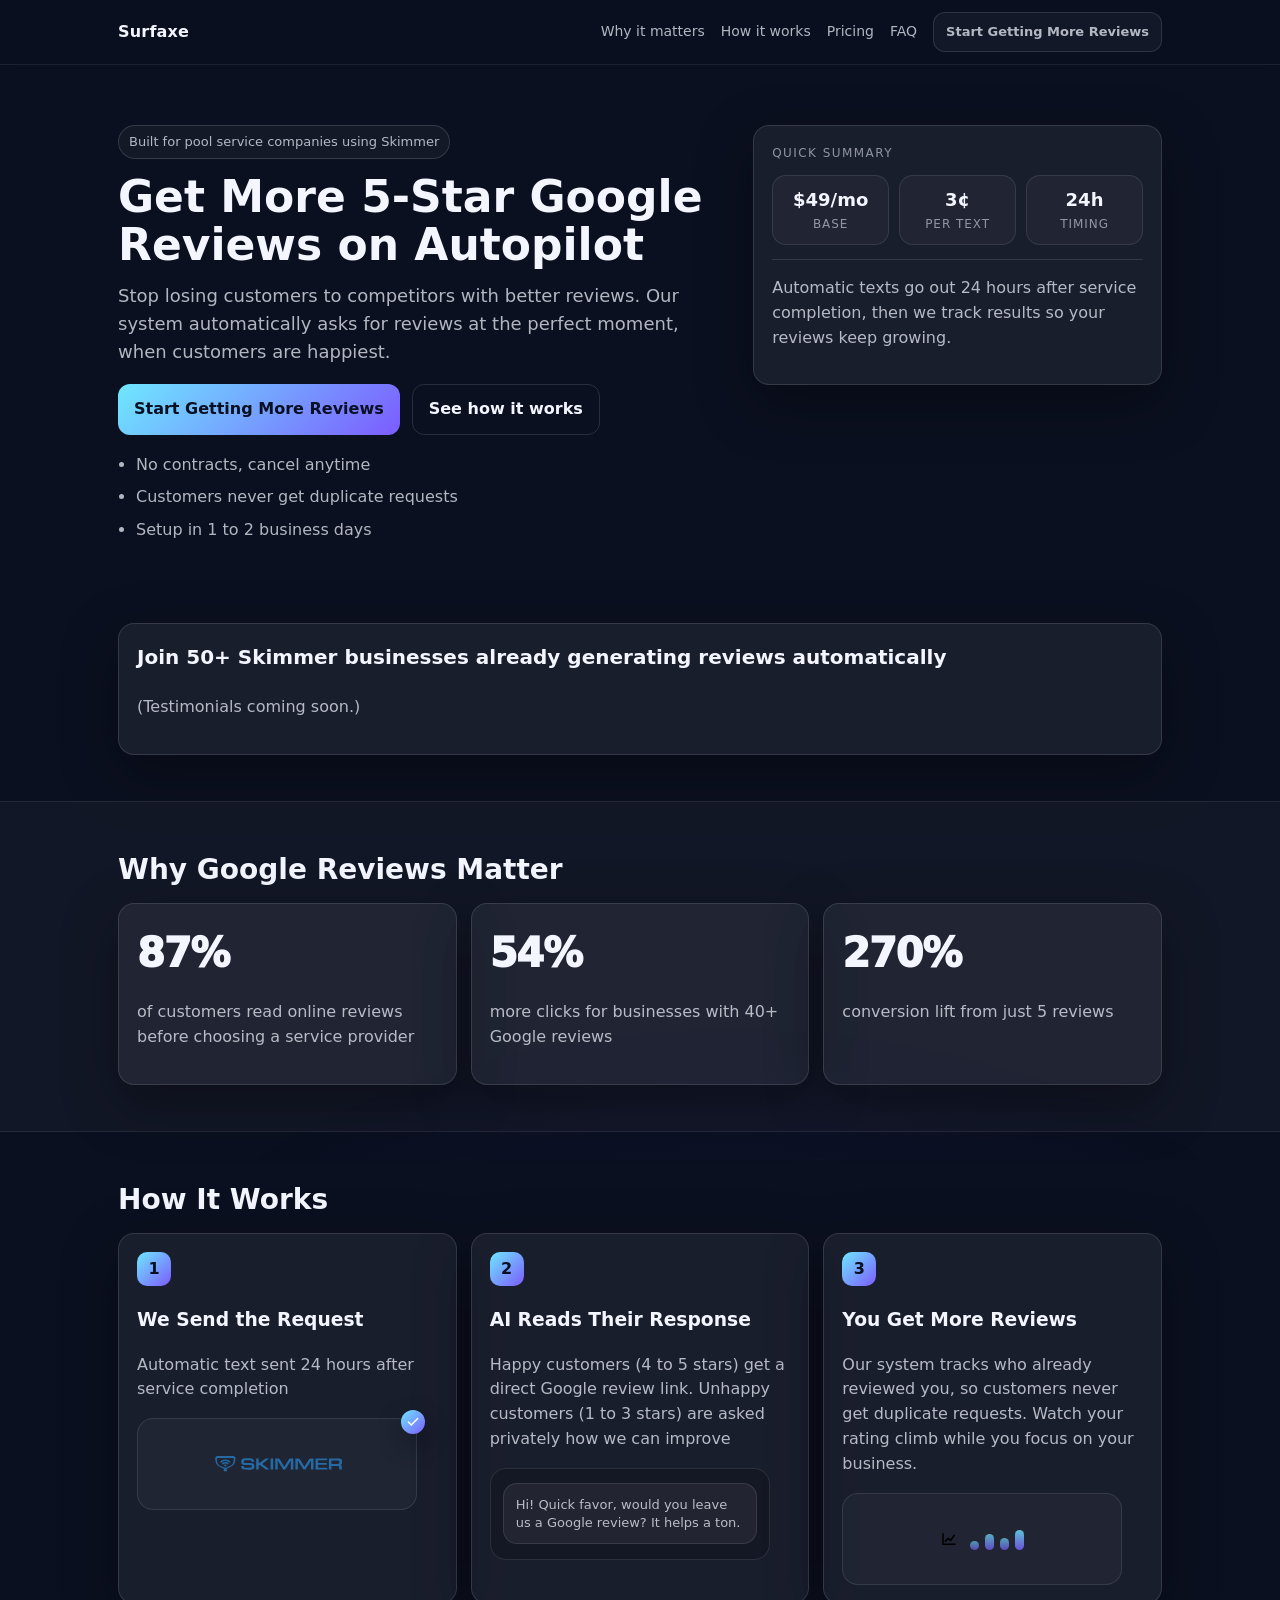
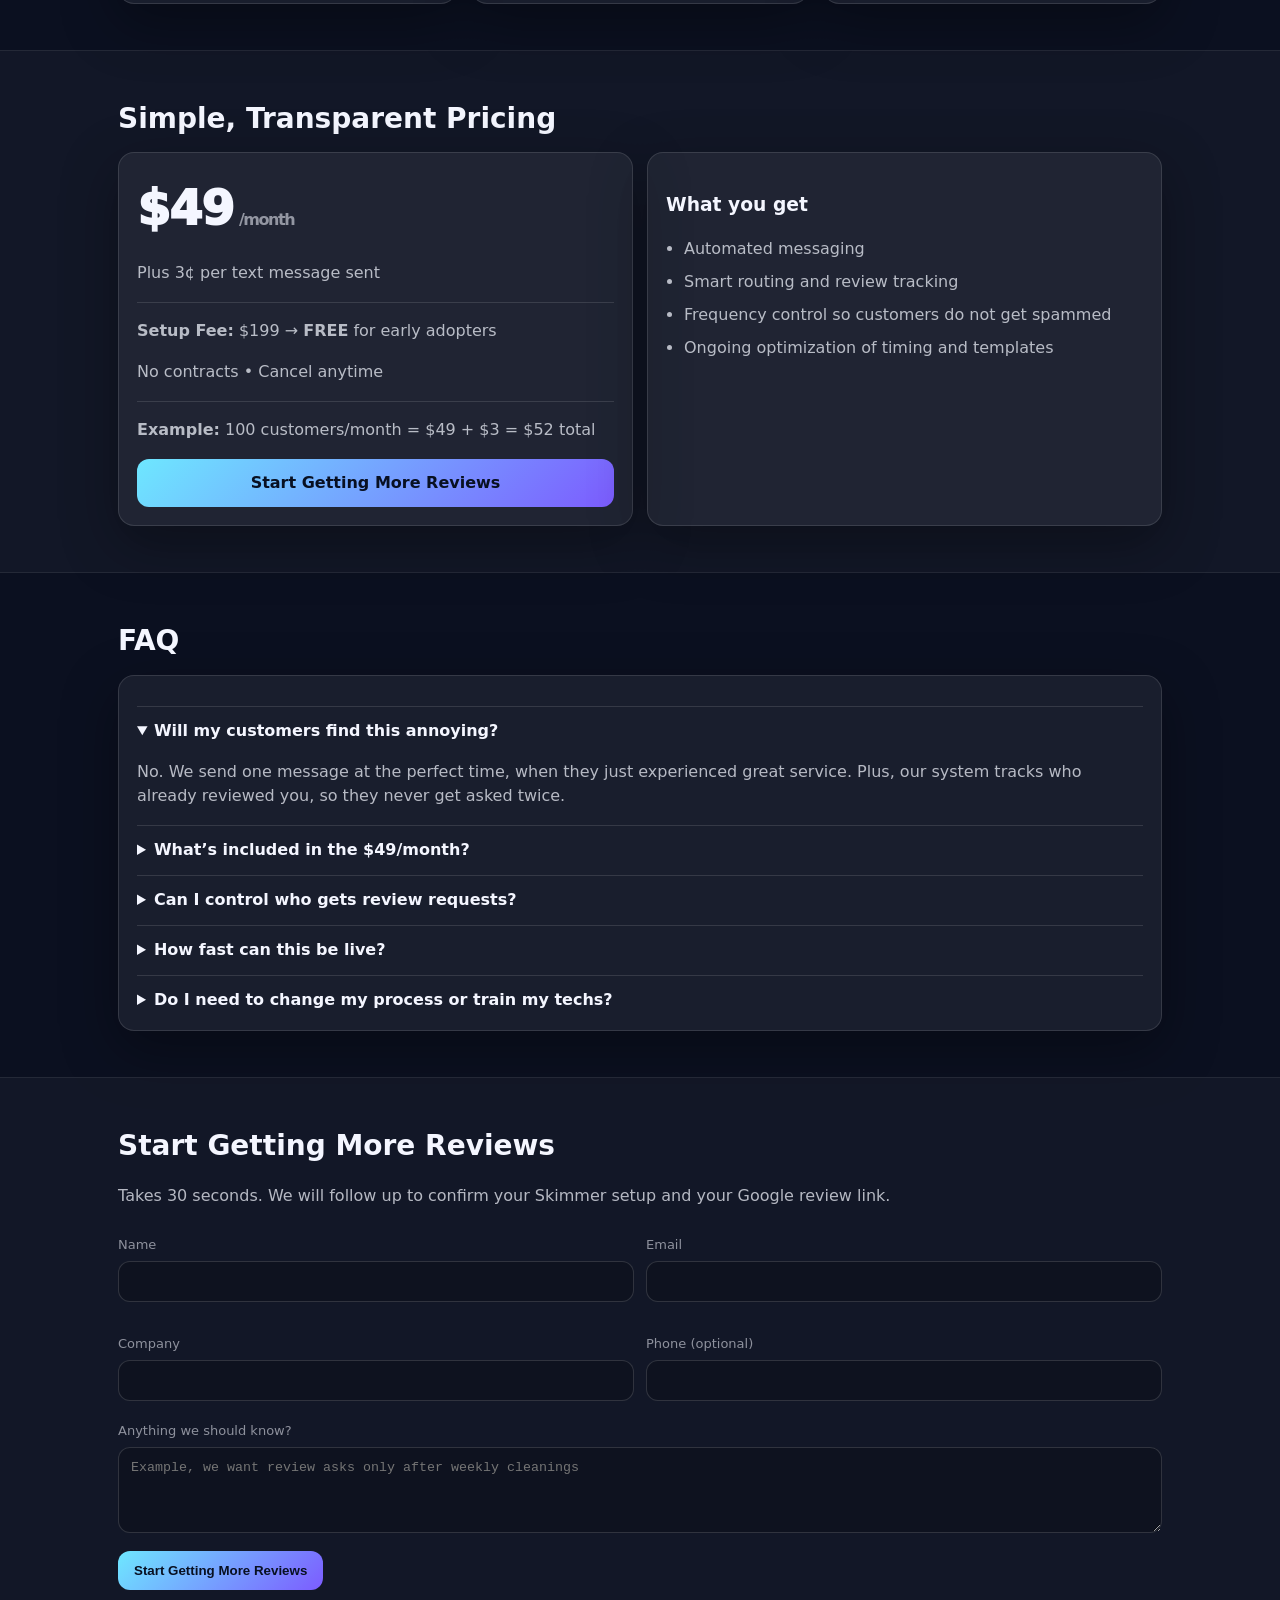
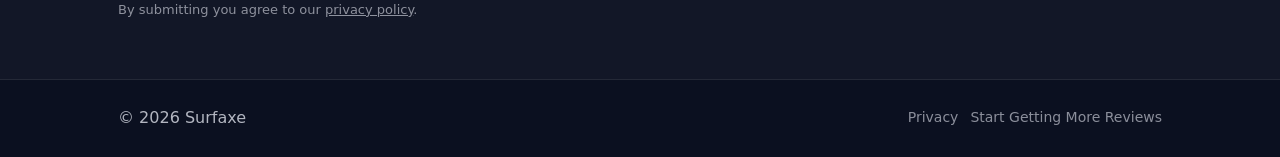
==== commit 5378f6c0: "Draft redesign: stronger FAQ + mobile sticky CTA (no main changes)" ====
--- a/index.html
+++ b/index.html
@@ -172,13 +172,25 @@
       <div class="container">
         <h2>FAQ</h2>
         <div class="card">
-          <details>
+          <details open>
             <summary>Will my customers find this annoying?</summary>
             <p class="muted">No. We send one message at the perfect time, when they just experienced great service. Plus, our system tracks who already reviewed you, so they never get asked twice.</p>
           </details>
           <details>
             <summary>What’s included in the $49/month?</summary>
             <p class="muted">Everything, the AI system, automated messaging, smart routing (happy customers to Google, unhappy customers to private feedback), and review tracking. You only pay extra for the actual text messages sent (3¢ each).</p>
+          </details>
+          <details>
+            <summary>Can I control who gets review requests?</summary>
+            <p class="muted">Yes. You can choose new clients only, existing active clients, or both. We also support basic send window rules so requests go out at sensible hours.</p>
+          </details>
+          <details>
+            <summary>How fast can this be live?</summary>
+            <p class="muted">Most setups take 1 to 2 business days after you submit the onboarding form.</p>
+          </details>
+          <details>
+            <summary>Do I need to change my process or train my techs?</summary>
+            <p class="muted">No. The goal is zero extra work for your team. The request is triggered automatically after service completion.</p>
           </details>
         </div>
       </div>
@@ -234,5 +246,9 @@
   <script>
     document.getElementById('y').textContent = new Date().getFullYear();
   </script>
+
+  <div class="mobile-cta" aria-hidden="false">
+    <a class="btn primary block" href="#get-started">Start Getting More Reviews</a>
+  </div>
 </body>
 </html>
--- a/styles.css
+++ b/styles.css
@@ -195,8 +195,24 @@
   .pricing{grid-template-columns: 1fr;}
 }
 
+.card:hover{transform: translateY(-1px); transition: transform .15s ease, background .15s ease;}
+
+.mobile-cta{display:none;}
+
 @media (max-width: 520px){
   h1{font-size: 34px;}
   .form-grid{grid-template-columns: 1fr;}
   .topnav a:not(.btn){display:none;}
-}
+
+  /* Sticky bottom CTA for faster conversions on mobile */
+  .mobile-cta{
+    display:block;
+    position: sticky;
+    bottom: 0;
+    z-index: 40;
+    padding: 10px 12px;
+    background: rgba(11,16,32,.82);
+    backdrop-filter: blur(10px);
+    border-top: 1px solid rgba(255,255,255,.08);
+  }
+}
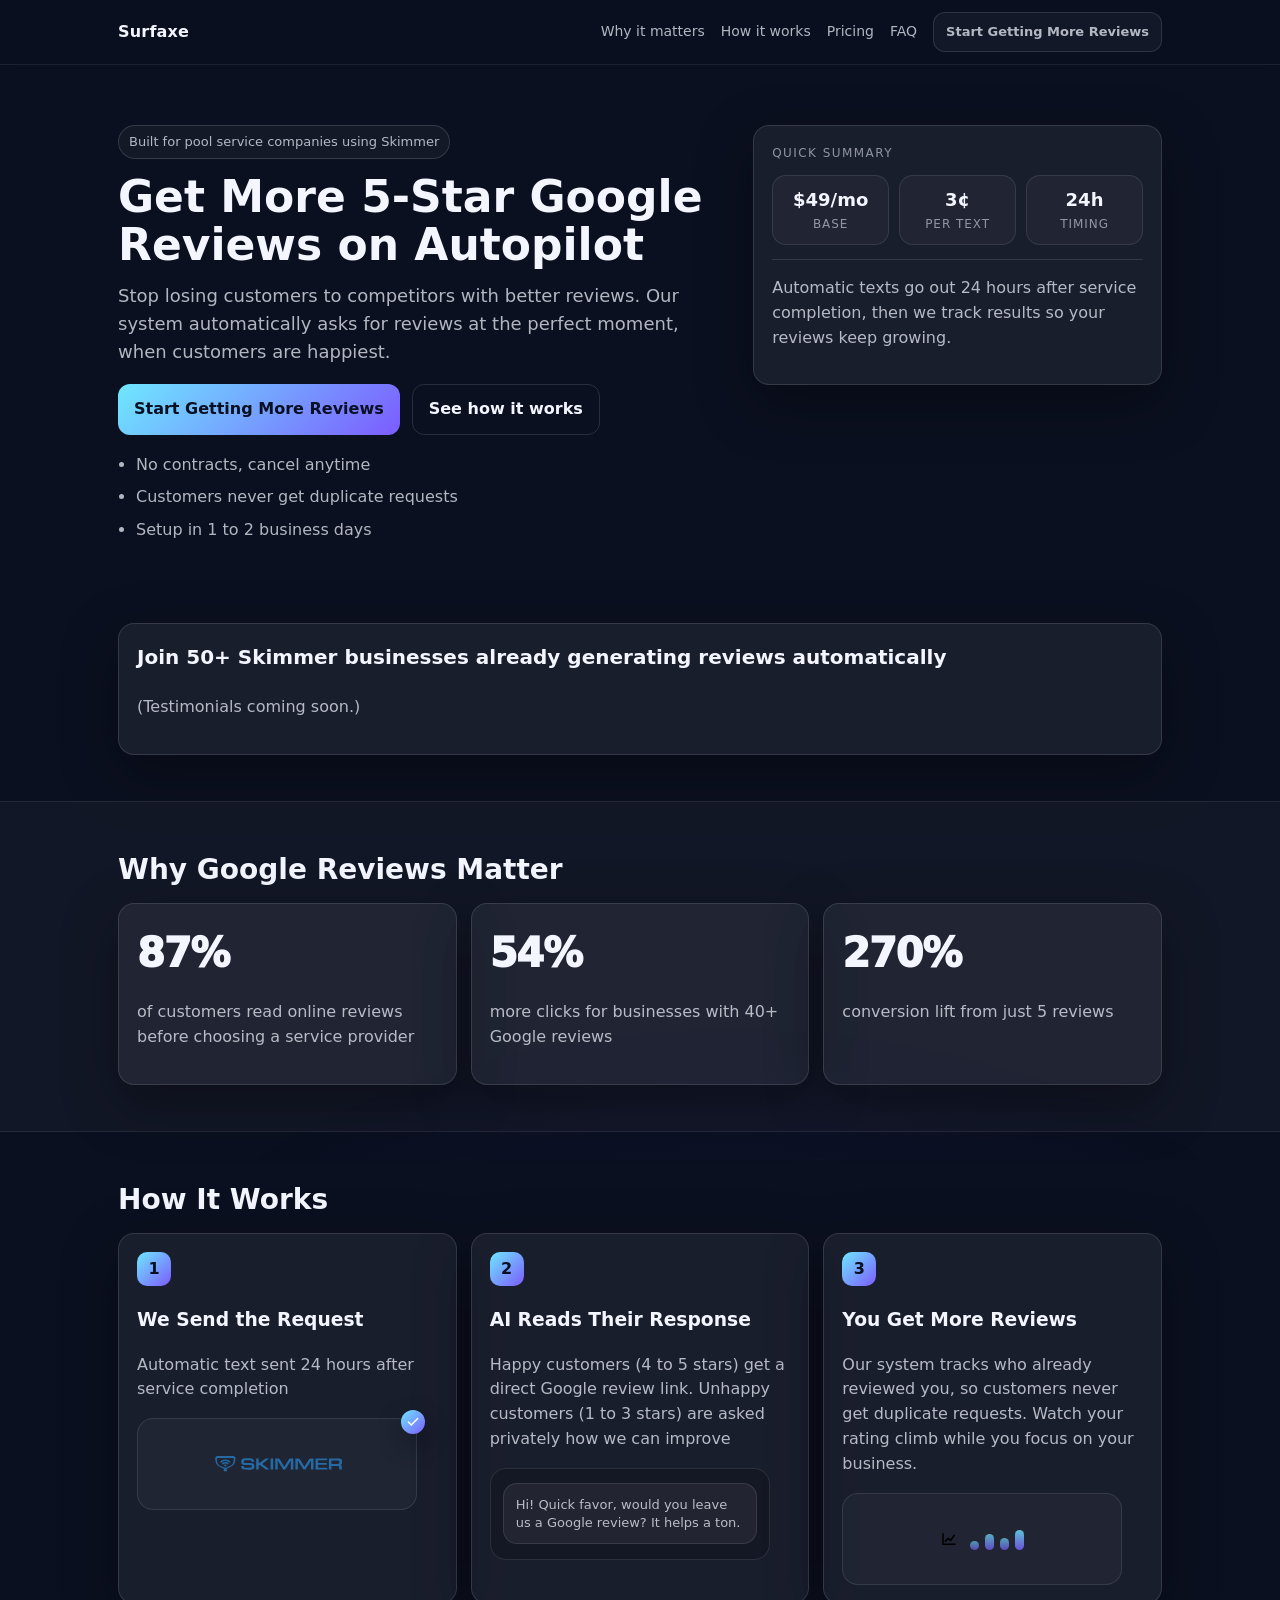
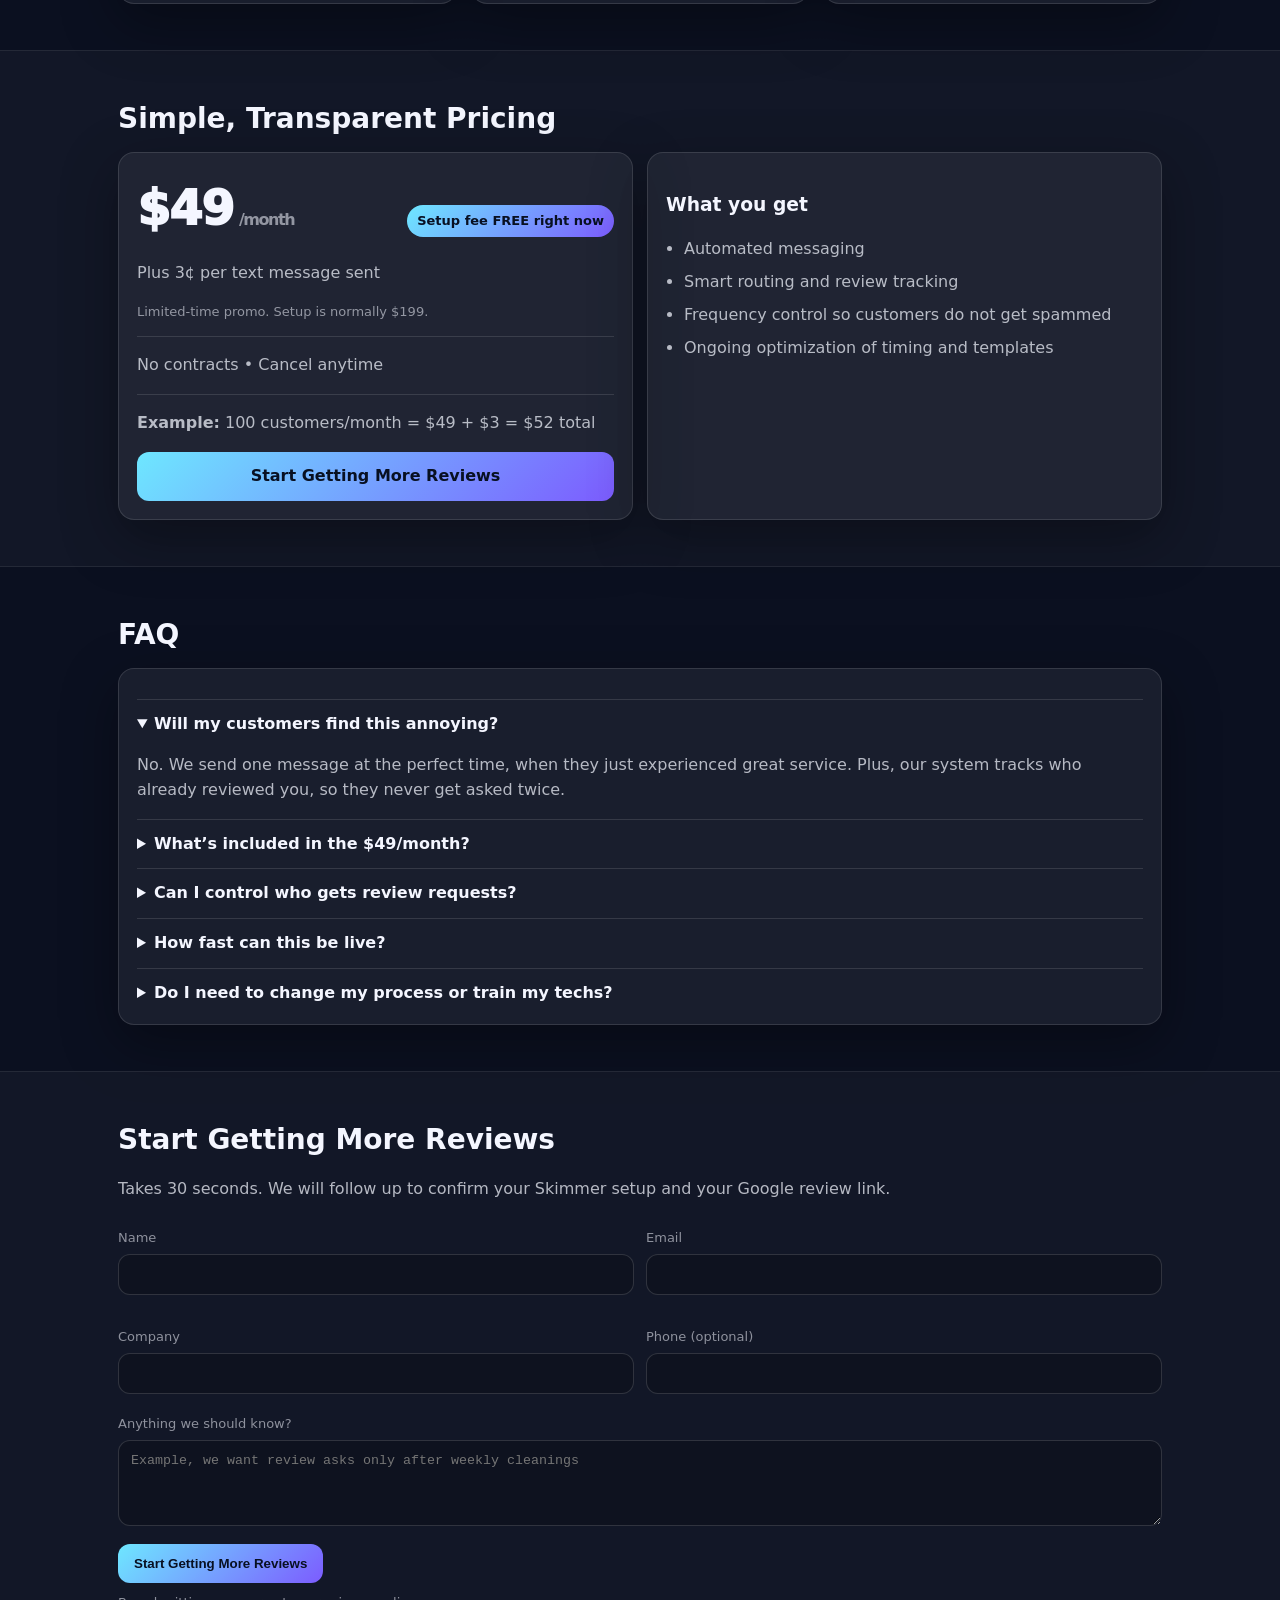
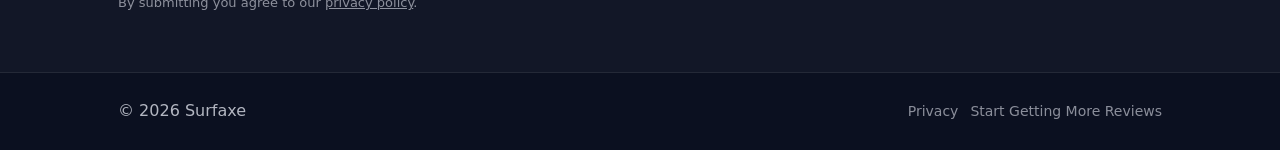
==== commit 6eec60f8: "Pricing: move setup promo next to 9 (no early adopters wording)" ====
--- a/index.html
+++ b/index.html
@@ -144,10 +144,13 @@
         <h2>Simple, Transparent Pricing</h2>
         <div class="pricing">
           <div class="card price-card">
-            <div class="price">$49<span>/month</span></div>
+            <div class="price-row">
+              <div class="price">$49<span>/month</span></div>
+              <div class="price-pill">Setup fee FREE right now</div>
+            </div>
             <p class="muted">Plus 3¢ per text message sent</p>
+            <p class="fineprint">Limited-time promo. Setup is normally $199.</p>
             <div class="divider"></div>
-            <p class="muted"><strong>Setup Fee:</strong> $199 → <strong>FREE</strong> for early adopters</p>
             <p class="muted">No contracts • Cancel anytime</p>
             <div class="divider"></div>
             <p class="muted"><strong>Example:</strong> 100 customers/month = $49 + $3 = $52 total</p>
--- a/styles.css
+++ b/styles.css
@@ -159,6 +159,19 @@
 .proof-img{width: 100%; border-radius: 14px; border: 1px solid rgba(255,255,255,.12); display:block;}
 
 .pricing{display:grid; grid-template-columns: 1fr 1fr; gap: 14px;}
+
+.price-row{display:flex; align-items:baseline; justify-content:space-between; gap: 12px; flex-wrap:wrap;}
+.price-pill{
+  display:inline-flex;
+  align-items:center;
+  padding: 6px 10px;
+  border-radius: 999px;
+  font-size: 13px;
+  font-weight: 800;
+  color:#081022;
+  background: linear-gradient(135deg, var(--brand), var(--brand2));
+}
+
 .price-card .price{font-size: 48px; font-weight: 950; letter-spacing: -0.03em;}
 .price-card .price span{font-size: 16px; color: var(--muted2); font-weight: 700; margin-left: 6px;}
 
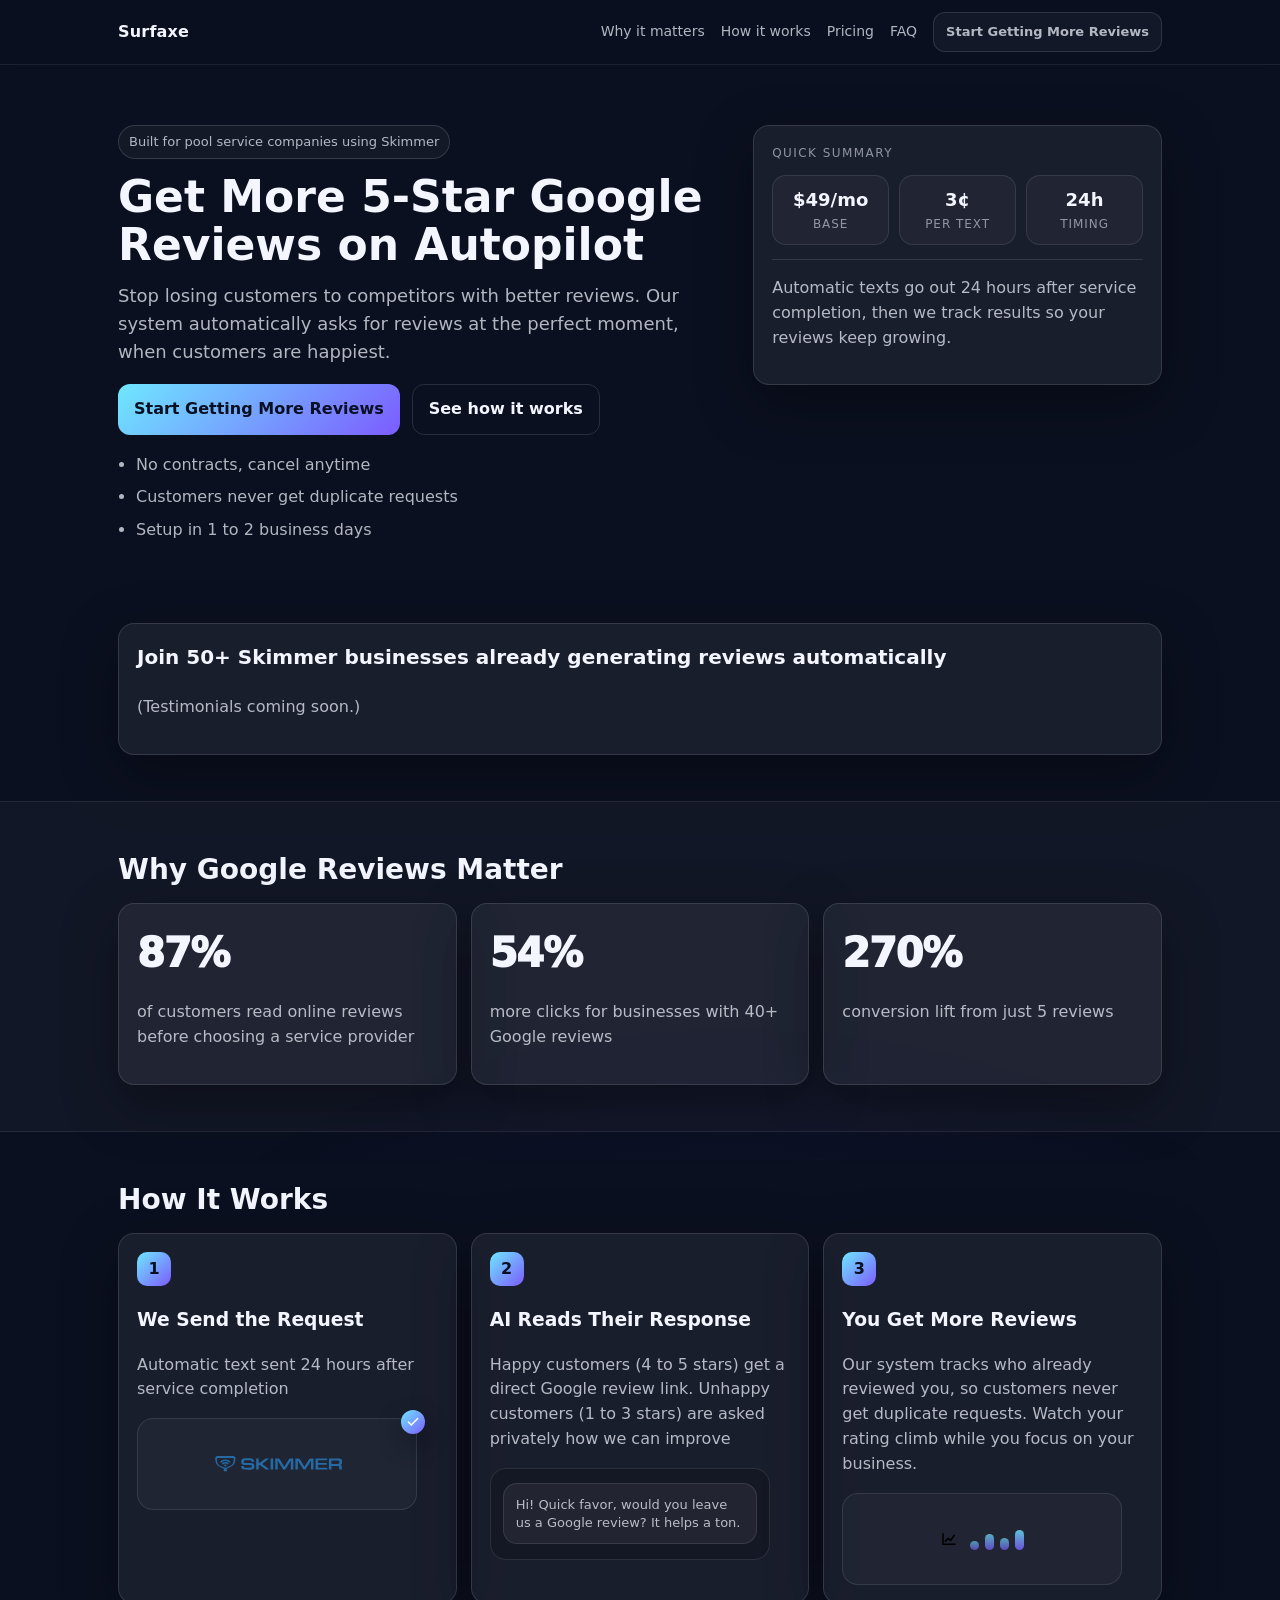
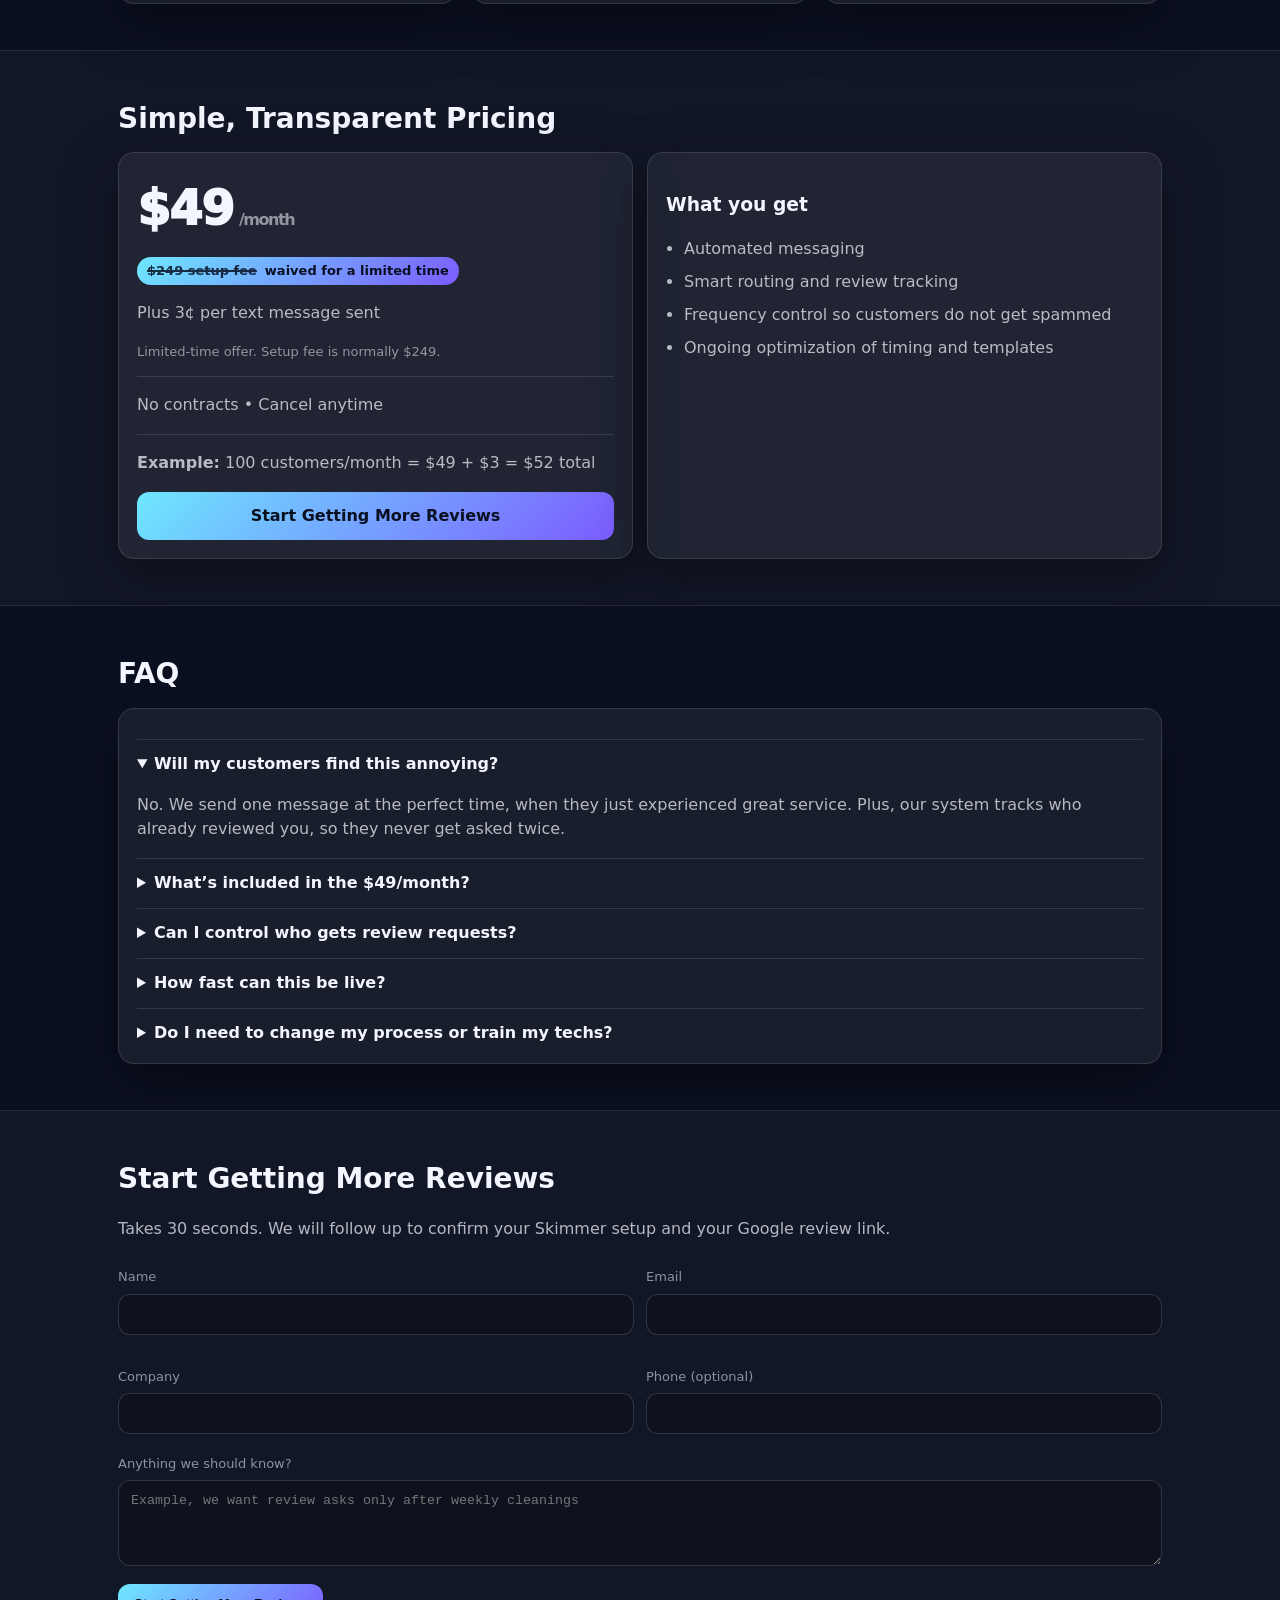
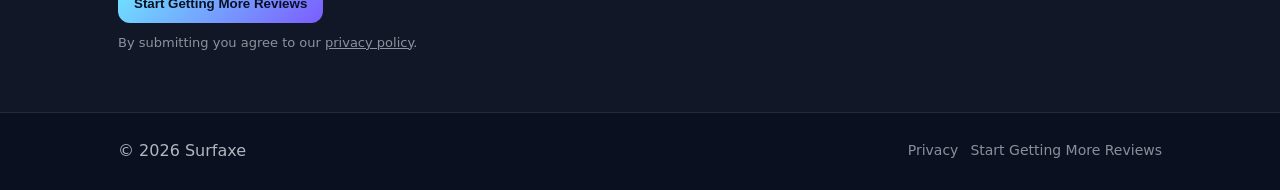
==== commit 6ecb8877: "Pricing: crossed 49 setup fee + limited-time waived offer" ====
--- a/index.html
+++ b/index.html
@@ -146,10 +146,13 @@
           <div class="card price-card">
             <div class="price-row">
               <div class="price">$49<span>/month</span></div>
-              <div class="price-pill">Setup fee FREE right now</div>
+              <div class="setup-offer" aria-label="Setup fee limited-time offer">
+                <span class="setup-was">$249 setup fee</span>
+                <span class="setup-now">waived for a limited time</span>
+              </div>
             </div>
             <p class="muted">Plus 3¢ per text message sent</p>
-            <p class="fineprint">Limited-time promo. Setup is normally $199.</p>
+            <p class="fineprint">Limited-time offer. Setup fee is normally $249.</p>
             <div class="divider"></div>
             <p class="muted">No contracts • Cancel anytime</p>
             <div class="divider"></div>
--- a/styles.css
+++ b/styles.css
@@ -161,16 +161,21 @@
 .pricing{display:grid; grid-template-columns: 1fr 1fr; gap: 14px;}
 
 .price-row{display:flex; align-items:baseline; justify-content:space-between; gap: 12px; flex-wrap:wrap;}
-.price-pill{
+
+.setup-offer{
   display:inline-flex;
   align-items:center;
+  gap: 8px;
   padding: 6px 10px;
   border-radius: 999px;
   font-size: 13px;
-  font-weight: 800;
+  font-weight: 850;
   color:#081022;
   background: linear-gradient(135deg, var(--brand), var(--brand2));
-}
+  line-height: 1.2;
+}
+.setup-was{opacity: .85; text-decoration: line-through; text-decoration-thickness: 2px;}
+.setup-now{opacity: 1;}
 
 .price-card .price{font-size: 48px; font-weight: 950; letter-spacing: -0.03em;}
 .price-card .price span{font-size: 16px; color: var(--muted2); font-weight: 700; margin-left: 6px;}
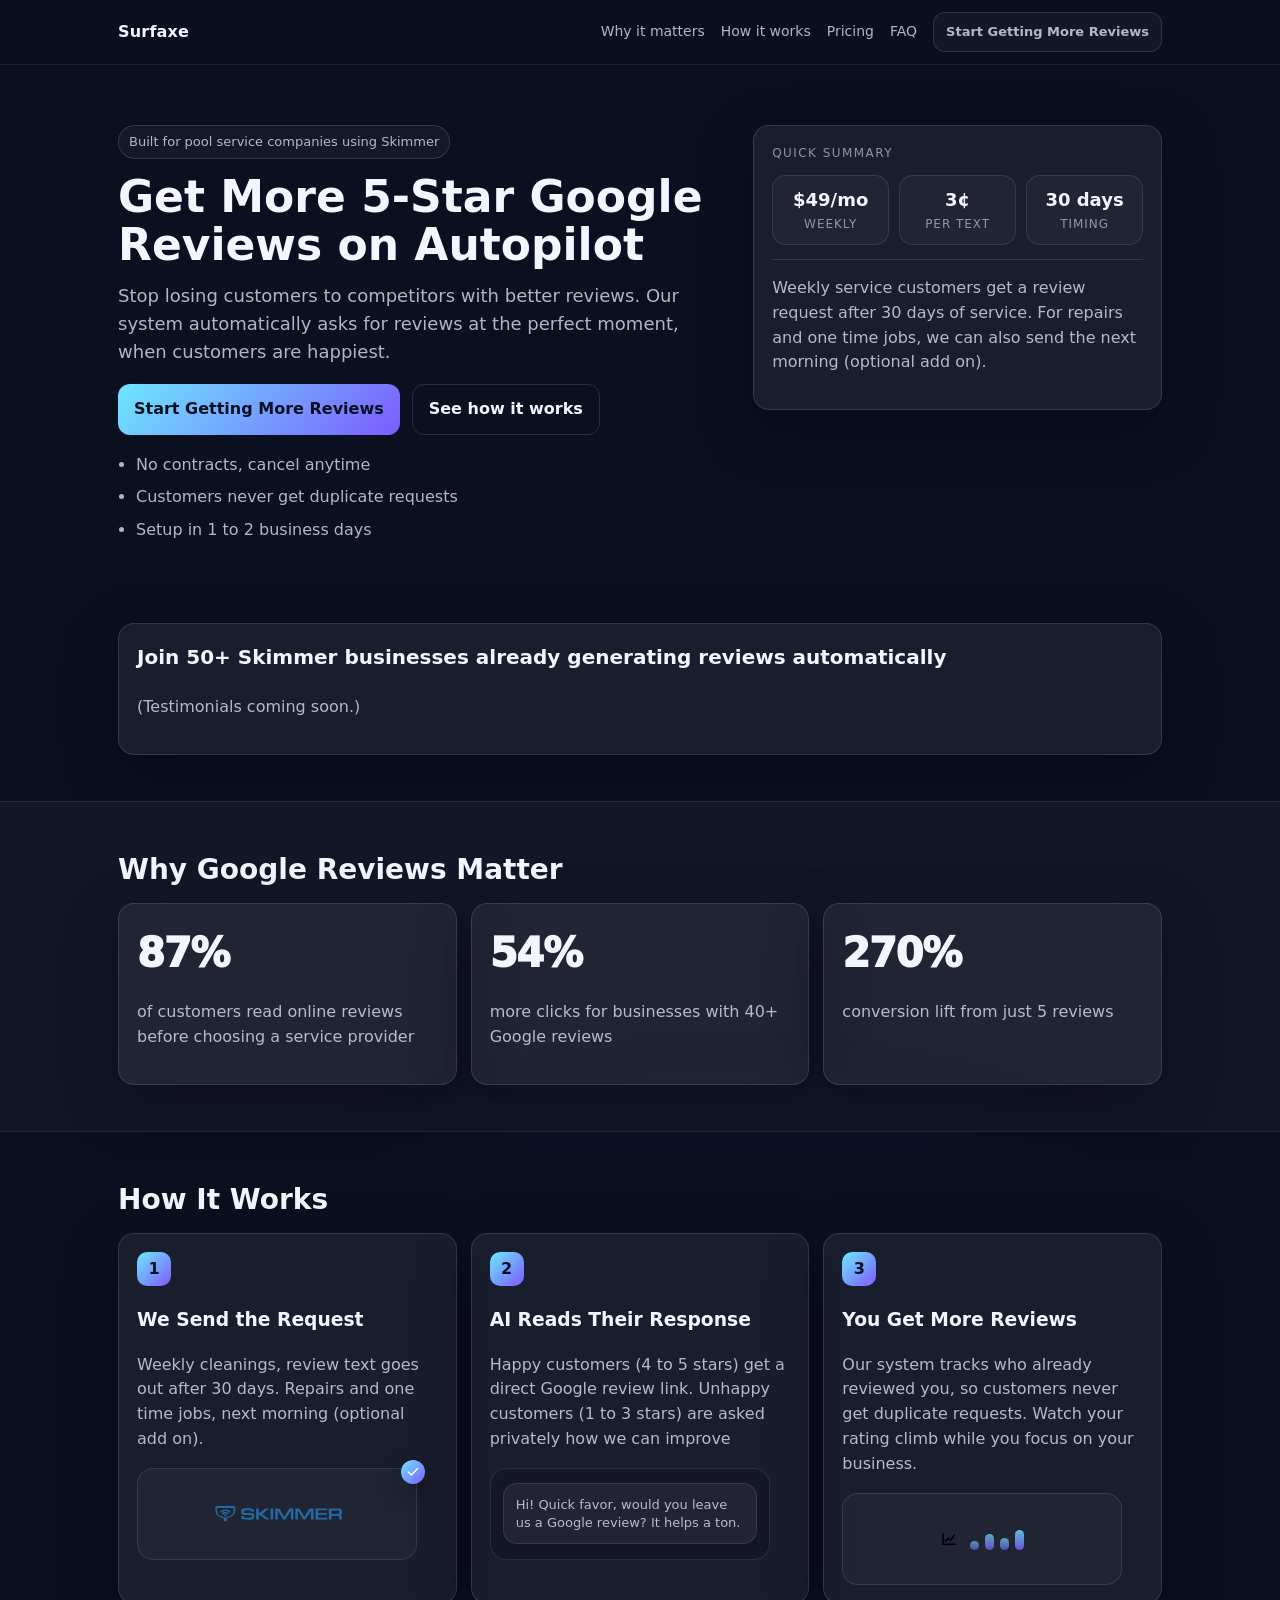
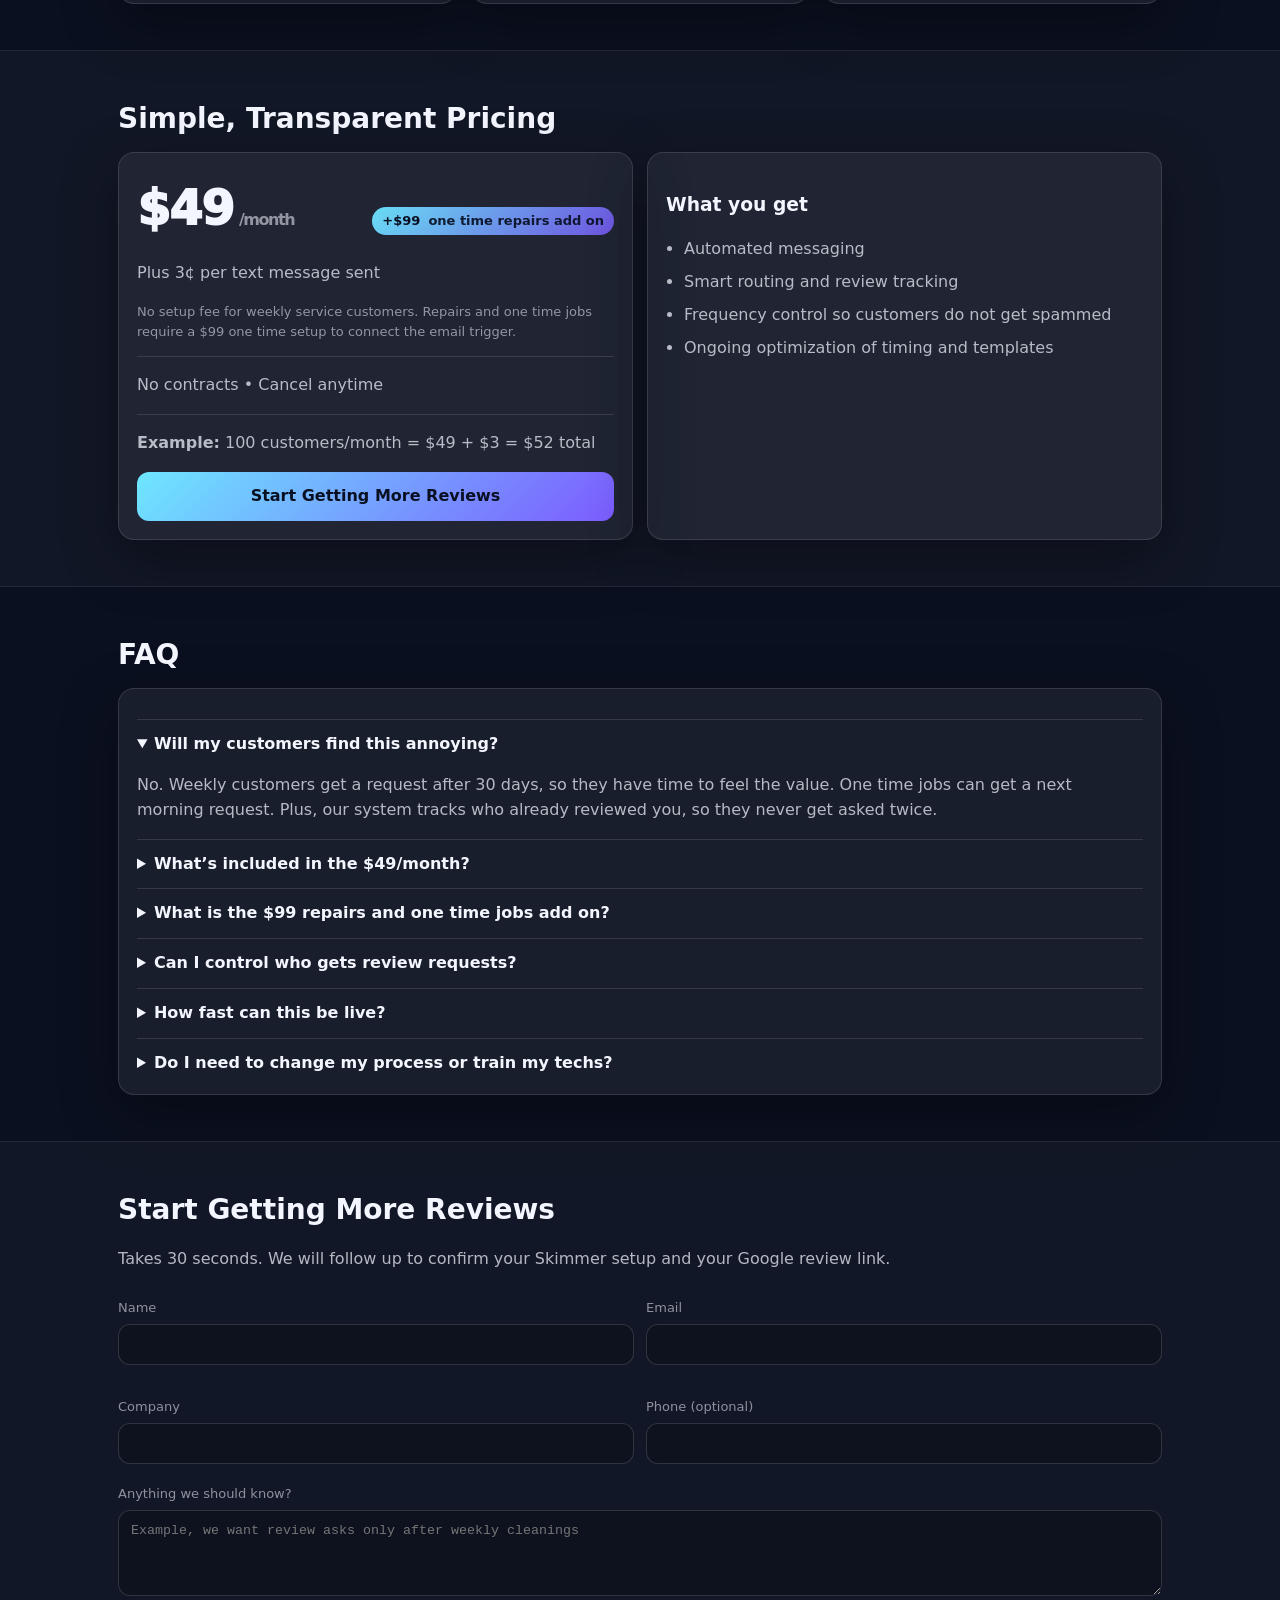
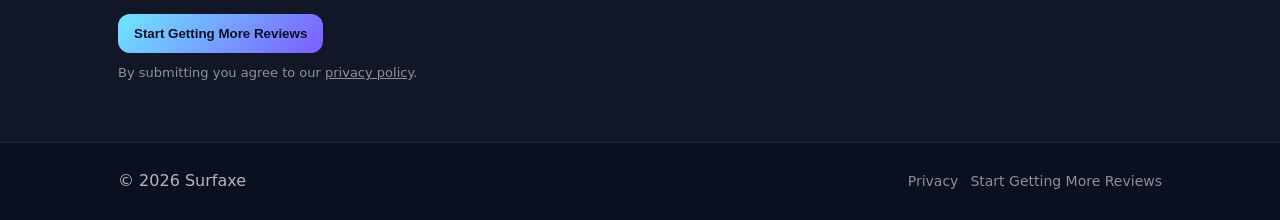
==== commit debcfdd7: "Update pricing and timing (weekly 9, repairs add-on 9)" ====
--- a/index.html
+++ b/index.html
@@ -47,19 +47,19 @@
           <div class="hero-metrics">
             <div class="metric">
               <div class="metric-value">$49/mo</div>
-              <div class="metric-label">base</div>
+              <div class="metric-label">weekly</div>
             </div>
             <div class="metric">
               <div class="metric-value">3¢</div>
               <div class="metric-label">per text</div>
             </div>
             <div class="metric">
-              <div class="metric-value">24h</div>
+              <div class="metric-value">30 days</div>
               <div class="metric-label">timing</div>
             </div>
           </div>
           <div class="divider"></div>
-          <p class="muted">Automatic texts go out 24 hours after service completion, then we track results so your reviews keep growing.</p>
+          <p class="muted">Weekly service customers get a review request after 30 days of service. For repairs and one time jobs, we can also send the next morning (optional add on).</p>
         </div>
       </div>
     </section>
@@ -103,7 +103,7 @@
           <div class="card">
             <div class="step-row"><div class="step">1</div></div>
             <h3>We Send the Request</h3>
-            <p class="muted">Automatic text sent 24 hours after service completion</p>
+            <p class="muted">Weekly cleanings, review text goes out after 30 days. Repairs and one time jobs, next morning (optional add on).</p>
             <div class="step-visual" aria-hidden="true">
               <div class="logo-wrap">
                 <img class="skimmer-logo" src="assets/skimmer-logo.svg" alt="" />
@@ -146,13 +146,13 @@
           <div class="card price-card">
             <div class="price-row">
               <div class="price">$49<span>/month</span></div>
-              <div class="setup-offer" aria-label="Setup fee limited-time offer">
-                <span class="setup-was">$249 setup fee</span>
-                <span class="setup-now">waived for a limited time</span>
+              <div class="addon-pill" aria-label="Repairs add on">
+                <span class="addon-strong">+$99</span>
+                <span class="addon-muted">one time repairs add on</span>
               </div>
             </div>
             <p class="muted">Plus 3¢ per text message sent</p>
-            <p class="fineprint">Limited-time offer. Setup fee is normally $249.</p>
+            <p class="fineprint">No setup fee for weekly service customers. Repairs and one time jobs require a $99 one time setup to connect the email trigger.</p>
             <div class="divider"></div>
             <p class="muted">No contracts • Cancel anytime</p>
             <div class="divider"></div>
@@ -180,11 +180,15 @@
         <div class="card">
           <details open>
             <summary>Will my customers find this annoying?</summary>
-            <p class="muted">No. We send one message at the perfect time, when they just experienced great service. Plus, our system tracks who already reviewed you, so they never get asked twice.</p>
+            <p class="muted">No. Weekly customers get a request after 30 days, so they have time to feel the value. One time jobs can get a next morning request. Plus, our system tracks who already reviewed you, so they never get asked twice.</p>
           </details>
           <details>
             <summary>What’s included in the $49/month?</summary>
-            <p class="muted">Everything, the AI system, automated messaging, smart routing (happy customers to Google, unhappy customers to private feedback), and review tracking. You only pay extra for the actual text messages sent (3¢ each).</p>
+            <p class="muted">Weekly service review requests (sent after 30 days), the AI system, automated messaging, smart routing (happy customers to Google, unhappy customers to private feedback), and review tracking. You only pay extra for the actual text messages sent (3¢ each).</p>
+          </details>
+          <details>
+            <summary>What is the $99 repairs and one time jobs add on?</summary>
+            <p class="muted">It is a one time setup fee to connect the trigger for repairs, installs, and other one time jobs so the review text goes out the following morning. Your monthly stays $49, and you get both the weekly flow and the one time jobs flow.</p>
           </details>
           <details>
             <summary>Can I control who gets review requests?</summary>
@@ -196,7 +200,7 @@
           </details>
           <details>
             <summary>Do I need to change my process or train my techs?</summary>
-            <p class="muted">No. The goal is zero extra work for your team. The request is triggered automatically after service completion.</p>
+            <p class="muted">No. The goal is zero extra work for your team. Weekly requests are triggered after 30 days of service. One time jobs can be triggered from your repair email flow.</p>
           </details>
         </div>
       </div>
--- a/styles.css
+++ b/styles.css
@@ -162,7 +162,7 @@
 
 .price-row{display:flex; align-items:baseline; justify-content:space-between; gap: 12px; flex-wrap:wrap;}
 
-.setup-offer{
+.addon-pill{
   display:inline-flex;
   align-items:center;
   gap: 8px;
@@ -171,11 +171,11 @@
   font-size: 13px;
   font-weight: 850;
   color:#081022;
-  background: linear-gradient(135deg, var(--brand), var(--brand2));
+  background: linear-gradient(135deg, rgba(110,231,255,.95), rgba(124,92,255,.85));
   line-height: 1.2;
 }
-.setup-was{opacity: .85; text-decoration: line-through; text-decoration-thickness: 2px;}
-.setup-now{opacity: 1;}
+.addon-strong{opacity: 1;}
+.addon-muted{opacity: .92; font-weight: 800;}
 
 .price-card .price{font-size: 48px; font-weight: 950; letter-spacing: -0.03em;}
 .price-card .price span{font-size: 16px; color: var(--muted2); font-weight: 700; margin-left: 6px;}
